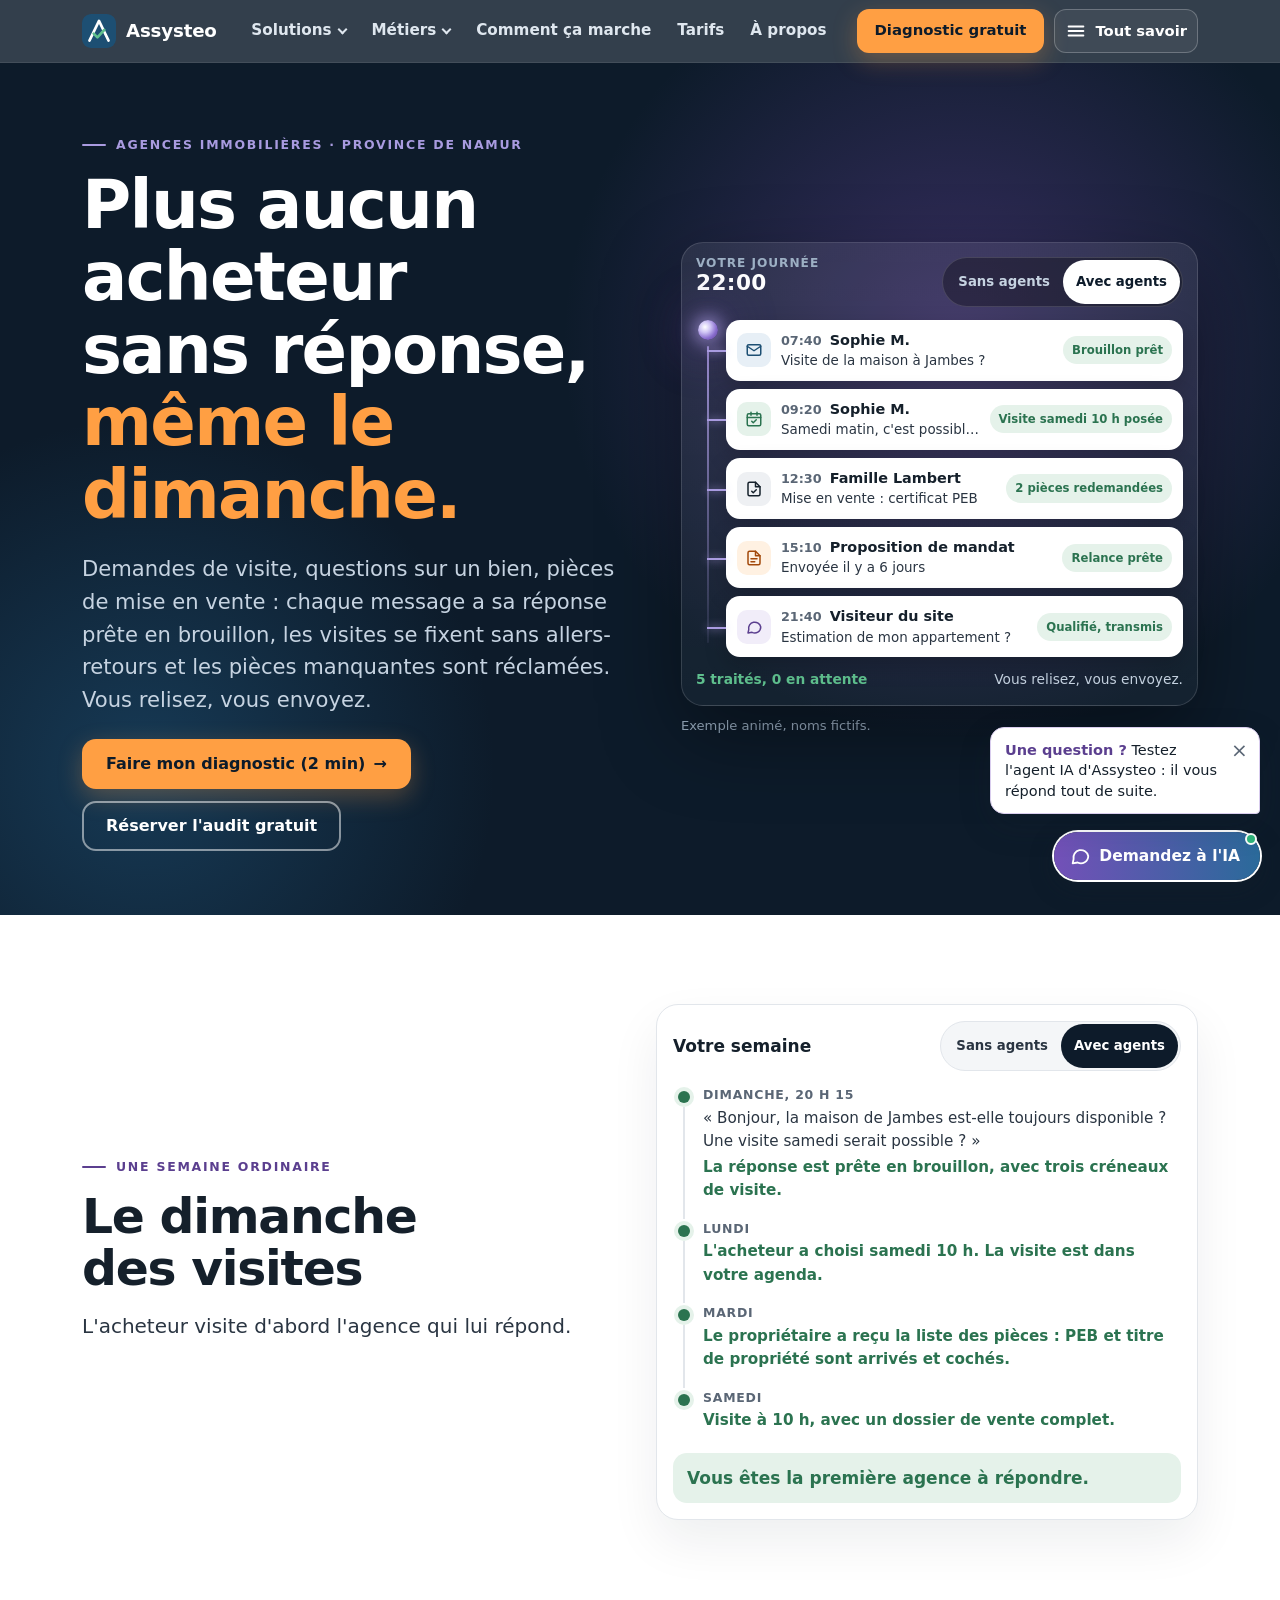
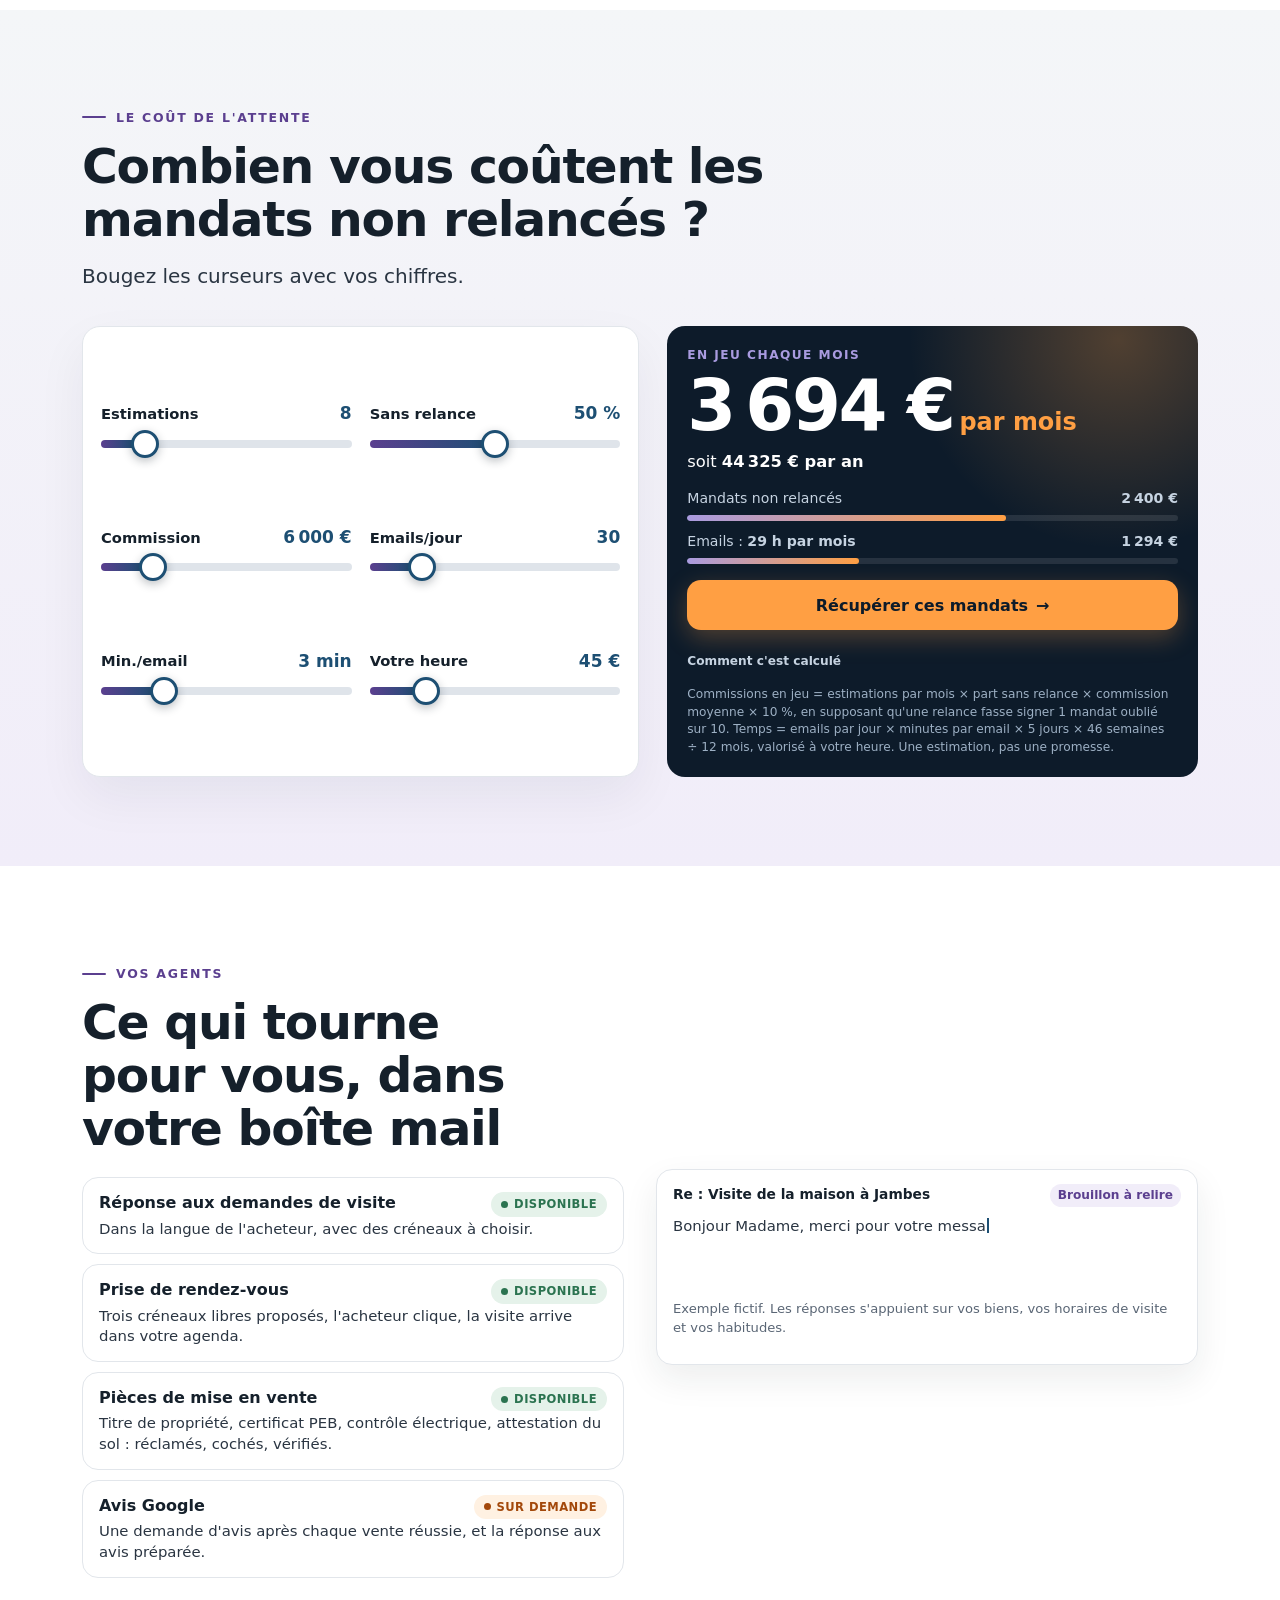
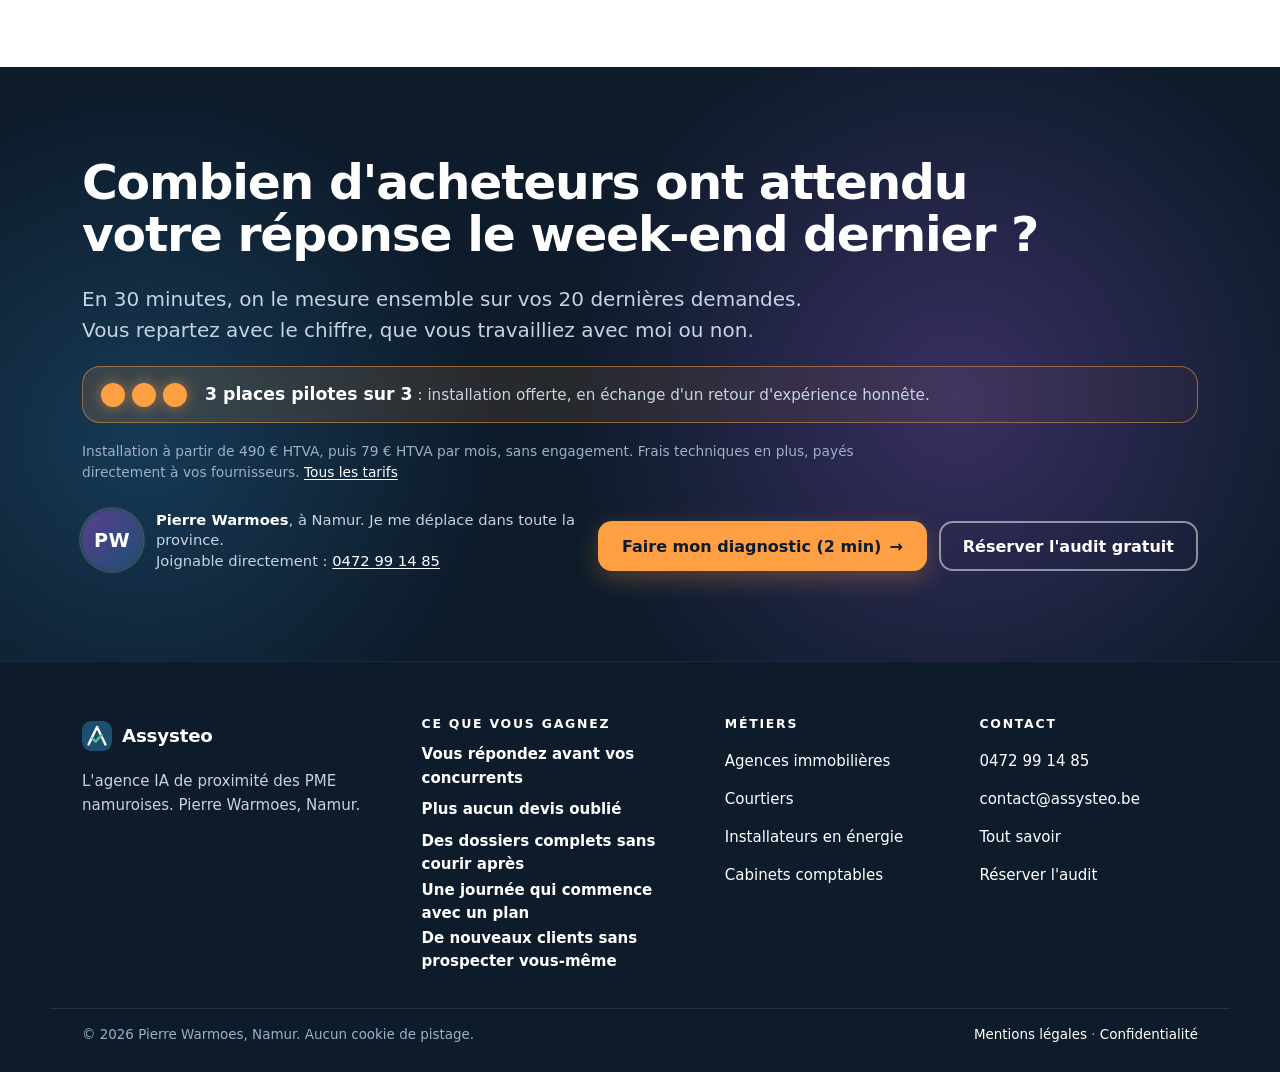
==== agences-immobilieres.html @ 741cb9d4 "Refonte : pages métier et pages légales Installateurs en énergie refaite, et trois nouvelles pages s" ====
<!DOCTYPE html>
<html lang="fr-BE">
<head>
<meta charset="utf-8">
<meta name="viewport" content="width=device-width, initial-scale=1">
<title>Agences immobilières à Namur : plus aucun acheteur sans réponse | Assysteo</title>
<meta name="description" content="Demandes de visite le soir et le week-end, pièces de vente à réunir, mandats à relancer : des agents IA préparent tout en brouillon dans votre boîte mail.">
<meta name="robots" content="index, follow">
<link rel="canonical" href="https://assysteo.be/agences-immobilieres.html">
<!-- Versions linguistiques à venir : décommenter quand les pages existent.
<link rel="alternate" hreflang="fr-BE" href="https://assysteo.be/agences-immobilieres.html">
<link rel="alternate" hreflang="nl-BE" href="https://assysteo.be/nl/agences-immobilieres.html">
-->
<meta name="theme-color" content="#0d1b2a">
<meta property="og:type" content="website">
<meta property="og:locale" content="fr_BE">
<meta property="og:site_name" content="Assysteo">
<meta property="og:title" content="Agences immobilières : plus aucun acheteur sans réponse">
<meta property="og:description" content="Réponse prête aux demandes de visite, créneaux proposés, pièces de vente réclamées et vérifiées. Pour les agences de la province de Namur.">
<meta property="og:url" content="https://assysteo.be/agences-immobilieres.html">
<meta property="og:image" content="https://assysteo.be/og-image.png">
<meta property="og:image:width" content="1200">
<meta property="og:image:height" content="630">
<meta name="twitter:card" content="summary_large_image">
<link rel="icon" href="/favicon.svg" type="image/svg+xml">
<link rel="icon" href="/favicon-32.png" sizes="32x32" type="image/png">
<link rel="apple-touch-icon" href="/apple-touch-icon.png">
<script>document.documentElement.classList.add('js')</script>
<link rel="stylesheet" href="/site.css?v=1">
<link rel="stylesheet" href="/chat.css?v=9">
<script type="application/ld+json">
{"@context":"https://schema.org","@graph":[{"@type":"Service","name":"Agents IA pour agences immobilières","serviceType":"Réponse aux demandes de visite, prise de rendez-vous, collecte et contrôle des pièces de vente","provider":{"@type":"ProfessionalService","@id":"https://assysteo.be/#entreprise","name":"Assysteo","url":"https://assysteo.be/","telephone":"+32 472 99 14 85"},"areaServed":{"@type":"AdministrativeArea","name":"Province de Namur"},"audience":{"@type":"BusinessAudience","audienceType":"Agences immobilières"},"offers":{"@type":"Offer","priceSpecification":[{"@type":"PriceSpecification","minPrice":"490","priceCurrency":"EUR","valueAddedTaxIncluded":false},{"@type":"UnitPriceSpecification","minPrice":"79","priceCurrency":"EUR","unitText":"mois","valueAddedTaxIncluded":false}]},"url":"https://assysteo.be/agences-immobilieres.html"},{"@type":"FAQPage","mainEntity":[
 {"@type":"Question","name":"Est-ce que l'assistant envoie des emails à ma place ?","acceptedAnswer":{"@type":"Answer","text":"Par défaut, non. Les réponses et les relances attendent dans vos brouillons : vous relisez et vous envoyez. L'envoi automatique ne s'active que si vous le demandez."}},
 {"@type":"Question","name":"Ça marche avec Outlook et mon logiciel immobilier ?","acceptedAnswer":{"@type":"Answer","text":"Oui pour la boîte mail : Gmail, Google Workspace, Outlook, Microsoft 365 et les boîtes compatibles IMAP. Votre logiciel immobilier reste votre outil : les agents travaillent à côté, dans la boîte mail. Une connexion à votre logiciel est possible sur demande."}},
 {"@type":"Question","name":"Et les demandes qui viennent des portails immobiliers ?","acceptedAnswer":{"@type":"Answer","text":"Elles arrivent par email : elles sont lues, triées et reçoivent leur réponse en brouillon, comme les autres."}},
 {"@type":"Question","name":"Et si l'acheteur écrit en néerlandais ?","acceptedAnswer":{"@type":"Answer","text":"La réponse suit la langue du message reçu : français, néerlandais ou anglais."}},
 {"@type":"Question","name":"Combien ça coûte ?","acceptedAnswer":{"@type":"Answer","text":"Installation à partir de 490 euros HTVA, maintenance à partir de 79 euros HTVA par mois, sans engagement. Les frais techniques (hébergement et IA, quelques euros à quelques dizaines d'euros par mois) sont payés directement par vous. Les trois entreprises du programme pilote ne paient pas l'installation."}},
 {"@type":"Question","name":"Où vont mes données ?","acceptedAnswer":{"@type":"Answer","text":"Votre instance est à votre nom, hébergée dans l'Union européenne. Vos emails restent dans votre boîte mail. Un contrat de sous-traitance RGPD vous est remis avant la mise en route."}}]},{"@type":"BreadcrumbList","itemListElement":[{"@type":"ListItem","position":1,"name":"Accueil","item":"https://assysteo.be/"},{"@type":"ListItem","position":2,"name":"Agences immobilières","item":"https://assysteo.be/agences-immobilieres.html"}]}]}
</script>
</head>
<body class="avec-barre">
<a class="saut" href="#contenu">Aller au contenu</a>

<header class="tete">
  <div class="wrap tete-in">
    <a class="marque" href="/" aria-label="Assysteo, accueil"><img src="/favicon.svg" alt="" width="34" height="34">Assysteo</a>
    <nav class="nav" aria-label="Navigation principale">
      <ul>
        <li class="deroule"><details><summary>Solutions</summary>
          <ul class="sous">
            <li><a href="/#trouver">Trouver des clients<small>Prospection locale, LinkedIn</small></a></li>
            <li><a href="/#repondre">Répondre plus vite<small>Emails, chat du site, rendez-vous</small></a></li>
            <li><a href="/#alleger">Alléger l'administratif<small>Relances, contrôle des documents</small></a></li>
            <li><a href="/#piloter">Piloter et faire grandir<small>Résumé du matin, infogérance</small></a></li>
          </ul></details></li>
        <li class="deroule"><details><summary>Métiers</summary>
          <ul class="sous">
            <li><a href="/agences-immobilieres.html" aria-current="page">Agences immobilières<small>Visites, pièces de vente, mandats</small></a></li>
            <li><a href="/courtiers.html">Courtiers crédit et assurance<small>Dossiers complets, pièces vérifiées</small></a></li>
            <li><a href="/installateurs-energie.html">Installateurs en énergie<small>Demandes de devis, relances</small></a></li>
            <li><a href="/comptables.html">Cabinets comptables<small>Pièces TVA, retardataires</small></a></li>
            <li><a href="/#diagnostic">Autre PME<small>Le diagnostic s'adapte à votre métier</small></a></li>
          </ul></details></li>
        <li><a href="/#info-methode">Comment ça marche</a></li>
        <li><a href="/#tarifs">Tarifs</a></li>
        <li><a href="/#info-pierre">À propos</a></li>
      </ul>
    </nav>
    <a class="btn btn-accent btn-petit tete-cta" href="/#diagnostic"><span class="long">Diagnostic gratuit</span><span class="court">Diagnostic</span></a>
    <a class="menu-btn" href="#infos" aria-controls="infos" aria-label="Tout savoir : questions, tarifs, données"><svg viewBox="0 0 24 24" aria-hidden="true"><path d="M4 7h16M4 12h16M4 17h16"/></svg><span class="txt">Tout savoir</span></a>
  </div>
</header>

<main id="contenu">

  <!-- 1. HERO : la promesse du métier et sa journée, sans ou avec agents -->
  <section class="hero sombre halo metier-hero" aria-labelledby="titre">
    <div class="wrap hero-grille">
      <div>
        <p class="surtitre">Agences immobilières · Province de Namur</p>
        <h1 id="titre">Plus aucun acheteur sans réponse, <span class="chaud">même le dimanche.</span></h1>
        <p class="hero-sous">Demandes de visite, questions sur un bien, pièces de mise en vente : chaque message a sa réponse prête en brouillon, les visites se fixent sans allers-retours et les pièces manquantes sont réclamées. Vous relisez, vous envoyez.</p>
        <div class="actions" data-cta-principal>
          <a class="btn btn-accent" href="/#diagnostic">Faire mon diagnostic (2 min) <span class="fl" aria-hidden="true">→</span></a>
          <a class="btn btn-contour btn-secondaire" href="https://n8n.assysteo.be/form/9b2f6c1e-4d7a-4e3b-8a51-3c0d2e7f9a64" data-cfg-href="URL_RESERVATION">Réserver l'audit gratuit</a>
        </div>
      </div>
      <figure class="journee" data-metier="immo" data-fixe>
        <div class="journee-carte">
          <div class="journee-tete">
            <p class="horloge" aria-hidden="true">Votre journée<b>22:00</b></p>
            <div class="bascule avec-js" role="group" aria-label="Comparer votre journée">
              <button type="button" data-mode="sans" aria-pressed="false">Sans agents</button>
              <button type="button" data-mode="avec" aria-pressed="true">Avec agents</button>
            </div>
          </div>
          <div class="flux-zone">
            <span class="noyau" aria-hidden="true"></span>
            <ol class="flux" aria-label="Ce qui arrive pendant la journée">
              <li class="ev traite" data-canal="email"><span class="ev-ico" aria-hidden="true"><svg viewBox="0 0 24 24"><rect x="3" y="5" width="18" height="14" rx="2"/><path d="m3 7 9 6 9-6"/></svg></span><div class="ev-corps"><p class="ev-ligne"><time>07:40</time><b>Sophie M.</b></p><p class="ev-objet">Visite de la maison à Jambes ?</p></div><span class="ev-etat">Brouillon prêt</span></li>
              <li class="ev traite" data-canal="rdv"><span class="ev-ico" aria-hidden="true"><svg viewBox="0 0 24 24"><rect x="3" y="5" width="18" height="16" rx="2"/><path d="M3 10h18M8 3v4M16 3v4"/><path d="m9 15 2 2 4-4"/></svg></span><div class="ev-corps"><p class="ev-ligne"><time>09:20</time><b>Sophie M.</b></p><p class="ev-objet">Samedi matin, c'est possible ?</p></div><span class="ev-etat">Visite samedi 10 h posée</span></li>
              <li class="ev traite" data-canal="doc"><span class="ev-ico" aria-hidden="true"><svg viewBox="0 0 24 24"><path d="M14 3H6a2 2 0 0 0-2 2v14a2 2 0 0 0 2 2h12a2 2 0 0 0 2-2V9z"/><path d="M14 3v6h6"/><path d="m9 15 2 2 4-4"/></svg></span><div class="ev-corps"><p class="ev-ligne"><time>12:30</time><b>Famille Lambert</b></p><p class="ev-objet">Mise en vente : certificat PEB</p></div><span class="ev-etat">2 pièces redemandées</span></li>
              <li class="ev traite" data-canal="devis"><span class="ev-ico" aria-hidden="true"><svg viewBox="0 0 24 24"><path d="M14 3H6a2 2 0 0 0-2 2v14a2 2 0 0 0 2 2h12a2 2 0 0 0 2-2V9z"/><path d="M14 3v6h6"/><path d="M8 13h8M8 17h5"/></svg></span><div class="ev-corps"><p class="ev-ligne"><time>15:10</time><b>Proposition de mandat</b></p><p class="ev-objet">Envoyée il y a 6 jours</p></div><span class="ev-etat">Relance prête</span></li>
              <li class="ev traite" data-canal="chat"><span class="ev-ico" aria-hidden="true"><svg viewBox="0 0 24 24"><path d="M21 12a8 8 0 0 1-11.6 7.1L4 20l1-4.6A8 8 0 1 1 21 12z"/></svg></span><div class="ev-corps"><p class="ev-ligne"><time>21:40</time><b>Visiteur du site</b></p><p class="ev-objet">Estimation de mon appartement ?</p></div><span class="ev-etat">Qualifié, transmis</span></li>
            </ol>
          </div>
          <p class="journee-bilan" aria-live="polite"><span class="vert">Tout est traité, en brouillon.</span><span>Vous relisez, vous envoyez.</span></p>
        </div>
        <figcaption class="legende">Exemple animé, noms fictifs.</figcaption>
      </figure>
    </div>
  </section>

  <!-- 2. LA SCÈNE : la demande du dimanche soir, sans ou avec agents -->
  <section class="bloc clair" id="scene" aria-labelledby="scene-titre">
    <div class="wrap deux">
      <div class="entete-bloc">
        <p class="surtitre">Une semaine ordinaire</p>
        <h2 id="scene-titre">Le dimanche des visites</h2>
        <p class="chapo">L'acheteur visite d'abord l'agence qui lui répond.</p>
      </div>
      <div class="scene" data-mode="avec">
        <div class="scene-tete"><p>Votre semaine</p>
          <div class="bascule avec-js" role="group" aria-label="Comparer votre semaine">
            <button type="button" data-mode="sans" aria-pressed="false">Sans agents</button>
            <button type="button" data-mode="avec" aria-pressed="true">Avec agents</button>
          </div>
        </div>
        <ol class="frise">
          <li><time>Dimanche, 20 h 15</time><p>« Bonjour, la maison de Jambes est-elle toujours disponible ? Une visite samedi serait possible ? »</p><p class="s-sans">Le message attend lundi.</p><p class="s-avec">La réponse est prête en brouillon, avec trois créneaux de visite.</p></li>
          <li><time>Lundi</time><p class="s-sans">Trois emails pour trouver un créneau qui convient.</p><p class="s-avec">L'acheteur a choisi samedi 10 h. La visite est dans votre agenda.</p></li>
          <li><time>Mardi</time><p class="s-sans">Le propriétaire n'a toujours pas envoyé le certificat PEB.</p><p class="s-avec">Le propriétaire a reçu la liste des pièces : PEB et titre de propriété sont arrivés et cochés.</p></li>
          <li><time>Samedi</time><p class="s-sans">L'acheteur a visité deux autres biens entre-temps.</p><p class="s-avec">Visite à 10 h, avec un dossier de vente complet.</p></li>
        </ol>
        <p class="scene-fin s-sans">L'acheteur s'est décidé ailleurs.</p>
        <p class="scene-fin s-avec">Vous êtes la première agence à répondre.</p>
      </div>
    </div>
  </section>

  <!-- 3. LE CALCUL : avec les chiffres d'un installateur -->
  <section class="bloc teinte" id="cout" aria-labelledby="cout-titre">
    <div class="wrap">
      <div class="entete-bloc">
        <p class="surtitre">Le coût de l'attente</p>
        <h2 id="cout-titre">Combien vous coûtent les mandats non relancés&nbsp;?</h2>
        <p class="chapo">Bougez les curseurs avec vos chiffres.</p>
      </div>
      <div class="calc-grille" data-calc>
        <form class="calc" aria-label="Vos chiffres" data-calc-form>
          <div class="curseur"><label for="c-devis" title="Estimations ou propositions de mandat envoyées par mois">Estimations</label><output for="c-devis" data-sortie="devis">8</output>
            <input type="range" id="c-devis" name="devis" min="0" max="60" step="1" value="8" data-unite=""></div>
          <div class="curseur"><label for="c-part" title="Part jamais relancée">Sans relance</label><output for="c-part" data-sortie="part">50 %</output>
            <input type="range" id="c-part" name="part" min="0" max="100" step="5" value="50" data-unite=" %"></div>
          <div class="curseur"><label for="c-valeur" title="Commission moyenne sur une vente">Commission</label><output for="c-valeur" data-sortie="valeur">6 000 €</output>
            <input type="range" id="c-valeur" name="valeur" min="1000" max="30000" step="500" value="6000" data-unite=" €"></div>
          <div class="curseur"><label for="c-emails">Emails/jour</label><output for="c-emails" data-sortie="emails">30</output>
            <input type="range" id="c-emails" name="emails" min="5" max="150" step="5" value="30" data-unite=""></div>
          <div class="curseur"><label for="c-minutes" title="Lire, répondre, classer">Min./email</label><output for="c-minutes" data-sortie="minutes">3 min</output>
            <input type="range" id="c-minutes" name="minutes" min="1" max="10" step="1" value="3" data-unite=" min"></div>
          <div class="curseur"><label for="c-taux">Votre heure</label><output for="c-taux" data-sortie="taux">45 €</output>
            <input type="range" id="c-taux" name="taux" min="20" max="150" step="5" value="45" data-unite=" €"></div>
        </form>
        <div class="resultat">
          <p class="res-label">En jeu chaque mois</p>
          <p class="res-gros"><span data-r="mois">3 694</span> €<small>par mois</small></p>
          <p class="res-an">soit <b><span data-r="an">44 325</span> € par an</b></p>
          <div class="res-lignes">
            <div class="res-ligne" data-barre="devis"><span>Mandats non relancés</span><b><span data-r="devis">2 400</span> €</b><i style="--w:65%"></i></div>
            <div class="res-ligne" data-barre="temps"><span>Emails : <b><span data-r="heures">29</span> h par mois</b></span><b><span data-r="temps">1 294</span> €</b><i style="--w:35%"></i></div>
          </div>
          <a class="btn btn-accent" href="/#diagnostic">Récupérer ces mandats <span class="fl" aria-hidden="true">→</span></a>
          <details class="formule" data-ouvert-bureau><summary>Comment c'est calculé</summary><p>Commissions en jeu = estimations par mois × part sans relance × commission moyenne × 10 %, en supposant qu'une relance fasse signer 1 mandat oublié sur 10. Temps = emails par jour × minutes par email × 5 jours × 46 semaines ÷ 12 mois, valorisé à votre heure. Une estimation, pas une promesse.</p></details>
          <p class="sr" aria-live="polite" data-annonce></p>
        </div>
      </div>
    </div>
  </section>

  <!-- 4. VOS AGENTS : ce qui tourne pour un installateur, et un vrai brouillon -->
  <section class="bloc clair" id="agents" aria-labelledby="agents-titre">
    <div class="wrap deux">
      <div>
        <p class="surtitre">Vos agents</p>
        <h2 id="agents-titre">Ce qui tourne pour vous, dans votre boîte mail</h2>
        <ul class="modules-metier">
          <li><a href="/#m-email"><b>Réponse aux demandes de visite</b><span class="badge dispo">Disponible</span><span class="d">Dans la langue de l'acheteur, avec des créneaux à choisir.</span></a></li>
          <li><a href="/#m-rdv"><b>Prise de rendez-vous</b><span class="badge dispo">Disponible</span><span class="d">Trois créneaux libres proposés, l'acheteur clique, la visite arrive dans votre agenda.</span></a></li>
          <li><a href="/#m-documents"><b>Pièces de mise en vente</b><span class="badge dispo">Disponible</span><span class="d">Titre de propriété, certificat PEB, contrôle électrique, attestation du sol : réclamés, cochés, vérifiés.</span></a></li>
          <li><a href="/#m-avis"><b>Avis Google</b><span class="badge demande">Sur demande</span><span class="d">Une demande d'avis après chaque vente réussie, et la réponse aux avis préparée.</span></a></li>
        </ul>
      </div>
      <div class="brouillon">
        <p class="v-titre">Re : Visite de la maison à Jambes <span class="v-tag vi">Brouillon à relire</span></p>
        <p class="tape">Bonjour Madame, merci pour votre message. La maison de Jambes est toujours disponible. Je vous propose une visite samedi à 10 h ou à 11 h. Quel horaire vous convient ?</p>
        <p class="note">Exemple fictif. Les réponses s'appuient sur vos biens, vos horaires de visite et vos habitudes.</p>
      </div>
    </div>
  </section>

  <!-- 5. PASSER À L'ACTION : places pilotes, prix, contact -->
  <section class="bloc sombre halo" id="commencer" aria-labelledby="fin-titre">
    <div class="wrap">
      <h2 id="fin-titre">Combien d'acheteurs ont attendu votre réponse le week-end dernier&nbsp;?</h2>
      <p class="chapo">En 30 minutes, on le mesure ensemble sur vos 20 dernières demandes. Vous repartez avec le chiffre, que vous travailliez avec moi ou non.</p>
      <div class="pilote" data-pilote style="margin-top:20px">
        <div class="places" aria-hidden="true"><i class="libre"></i><i class="libre"></i><i class="libre"></i></div>
        <p class="pilote-texte"><b>3 places pilotes sur 3</b> : installation offerte, en échange d'un retour d'expérience honnête.</p>
      </div>
      <p class="offres-notes">Installation à partir de <span data-prix="essentiel_installation">490</span> € HTVA, puis <span data-prix="essentiel_mois">79</span> € HTVA par mois, sans engagement. Frais techniques en plus, payés directement à vos fournisseurs. <a href="/#info-tarifs">Tous les tarifs</a></p>
      <p class="rappel-cout" id="rappel-cout" hidden>Selon votre calcul, ce qui attend vous coûte environ <b><span data-rappel>0</span> € par mois</b>. Chaque mois d'attente compte.</p>
      <div class="fin-grille">
        <div class="pierre">
          <span class="portrait" data-portrait aria-hidden="true">PW</span>
          <p><b>Pierre Warmoes</b>, à Namur. Je me déplace dans toute la province.<br>Joignable directement : <a href="tel:+32472991485">0472 99 14 85</a></p>
        </div>
        <div class="actions">
          <a class="btn btn-accent" href="/#diagnostic">Faire mon diagnostic (2 min) <span class="fl" aria-hidden="true">→</span></a>
          <a class="btn btn-contour btn-secondaire" href="https://n8n.assysteo.be/form/9b2f6c1e-4d7a-4e3b-8a51-3c0d2e7f9a64" data-cfg-href="URL_RESERVATION">Réserver l'audit gratuit</a>
        </div>
      </div>
    </div>
  </section>

</main>

<footer class="pied" data-pied>
  <div class="wrap pied-grille">
    <div class="pied-marque">
      <a class="marque" href="/"><img src="/favicon.svg" alt="" width="30" height="30">Assysteo</a>
      <p>L'agence IA de proximité des PME namuroises. Pierre Warmoes, Namur.</p>
    </div>
    <div class="pied-benefices">
      <p class="pied-titre">Ce que vous gagnez</p>
      <ul>
        <li><a href="/#repondre">Vous répondez avant vos concurrents</a></li>
        <li><a href="/#alleger">Plus aucun devis oublié</a></li>
        <li><a href="/#alleger">Des dossiers complets sans courir après</a></li>
        <li><a href="/#piloter">Une journée qui commence avec un plan</a></li>
        <li><a href="/#trouver">De nouveaux clients sans prospecter vous-même</a></li>
      </ul>
    </div>
    <div>
      <p class="pied-titre">Métiers</p>
      <ul>
        <li><a href="/agences-immobilieres.html">Agences immobilières</a></li>
        <li><a href="/courtiers.html">Courtiers</a></li>
        <li><a href="/installateurs-energie.html">Installateurs en énergie</a></li>
        <li><a href="/comptables.html">Cabinets comptables</a></li>
      </ul>
    </div>
    <div>
      <p class="pied-titre">Contact</p>
      <ul>
        <li><a href="tel:+32472991485">0472 99 14 85</a></li>
        <li><a href="mailto:contact@assysteo.be">contact@assysteo.be</a></li>
        <li class="hors-mobile"><a href="/#infos">Tout savoir</a></li>
        <li class="hors-mobile"><a href="https://n8n.assysteo.be/form/9b2f6c1e-4d7a-4e3b-8a51-3c0d2e7f9a64" data-cfg-href="URL_RESERVATION">Réserver l'audit</a></li>
      </ul>
    </div>
  </div>
  <div class="wrap pied-bas">
    <span>© 2026 Pierre Warmoes, Namur. Aucun cookie de pistage.</span>
    <span><a href="/mentions-legales.html">Mentions légales</a> · <a href="/confidentialite.html">Confidentialité</a></span>
  </div>
</footer>

<div class="barre-mobile" data-barre-mobile>
  <a class="btn btn-accent" href="/#diagnostic">Faire mon diagnostic</a>
  <a class="barre-ico" href="tel:+32472991485" aria-label="Appeler Pierre au 0472 99 14 85"><svg viewBox="0 0 24 24" aria-hidden="true"><path d="M22 16.9v3a2 2 0 0 1-2.2 2 19.8 19.8 0 0 1-8.6-3.1 19.5 19.5 0 0 1-6-6A19.8 19.8 0 0 1 2.1 4.2 2 2 0 0 1 4.1 2h3a2 2 0 0 1 2 1.7c.1 1 .4 1.9.7 2.8a2 2 0 0 1-.5 2.1L8 9.9a16 16 0 0 0 6 6l1.3-1.3a2 2 0 0 1 2.1-.4c.9.3 1.8.6 2.8.7a2 2 0 0 1 1.7 2z"/></svg></a>
  <button type="button" class="barre-ico avec-js" data-ouvrir-chat aria-label="Poser une question à l'assistant IA"><svg viewBox="0 0 24 24" aria-hidden="true"><path d="M21 12a8 8 0 0 1-11.6 7.1L4 20l1-4.6A8 8 0 1 1 21 12z"/></svg></button>
</div>

<!-- TOUT SAVOIR : questions propres au métier ; le reste renvoie au tiroir de l'accueil -->
<aside class="tiroir" id="infos" aria-labelledby="infos-titre">
  <div class="tiroir-panneau">
    <div class="tiroir-tete"><p class="tiroir-titre" id="infos-titre">Tout savoir</p><a class="tiroir-fermer" href="#ferme" aria-label="Fermer">×</a></div>
    <div class="tiroir-corps">
      <ul class="raccourcis">
        <li><a href="#info-faq">Questions des agences</a></li>
        <li><a href="/#info-methode">Comment ça marche</a></li>
        <li><a href="/#info-tarifs">Tarifs</a></li>
        <li><a href="/#info-donnees">Vos données</a></li>
        <li><a href="/#info-pierre">Qui est Pierre</a></li>
        <li><a href="#info-contact">Contact</a></li>
      </ul>

      <details class="info" id="info-faq" open>
        <summary><span class="info-ico" aria-hidden="true"><svg viewBox="0 0 24 24"><circle cx="12" cy="12" r="9"/><path d="M9.5 9a2.5 2.5 0 1 1 3.5 2.3c-.6.3-1 .9-1 1.6V14M12 17.5h.01"/></svg></span>Questions des agences</summary>
        <div class="info-corps">
          <details class="question"><summary>Est-ce que l'assistant envoie des emails à ma place&nbsp;?</summary><div><p>Par défaut, non. Les réponses et les relances attendent dans vos brouillons : vous relisez et vous envoyez. L'envoi automatique ne s'active que si vous le demandez.</p></div></details>
          <details class="question"><summary>Ça marche avec Outlook et mon logiciel immobilier&nbsp;?</summary><div><p>Oui pour la boîte mail : Gmail, Google Workspace, Outlook, Microsoft 365 et les boîtes compatibles IMAP. Votre logiciel immobilier reste votre outil : les agents travaillent à côté, dans la boîte mail. Une connexion à votre logiciel est possible sur demande.</p></div></details>
          <details class="question"><summary>Et les demandes qui viennent des portails immobiliers&nbsp;?</summary><div><p>Elles arrivent par email : elles sont lues, triées et reçoivent leur réponse en brouillon, comme les autres.</p></div></details>
          <details class="question"><summary>Et si l'acheteur écrit en néerlandais&nbsp;?</summary><div><p>La réponse suit la langue du message reçu : français, néerlandais ou anglais.</p></div></details>
          <details class="question"><summary>Combien ça coûte&nbsp;?</summary><div><p>Installation à partir de <span data-prix="essentiel_installation">490</span> € HTVA, maintenance à partir de <span data-prix="essentiel_mois">79</span> € HTVA par mois, sans engagement. Les frais techniques (hébergement et IA, quelques euros à quelques dizaines d'euros par mois) sont payés directement par vous. Les trois entreprises du programme pilote ne paient pas l'installation.</p></div></details>
          <details class="question"><summary>Où vont mes données&nbsp;?</summary><div><p>Votre instance est à votre nom, hébergée dans l'Union européenne. Vos emails restent dans votre boîte mail. Un contrat de sous-traitance RGPD vous est remis avant la mise en route. Détails dans la <a href="/confidentialite.html">politique de confidentialité</a>.</p></div></details>
        </div>
      </details>

      <details class="info" id="info-contact">
        <summary><span class="info-ico" aria-hidden="true"><svg viewBox="0 0 24 24"><path d="M21 12a8 8 0 0 1-11.6 7.1L4 20l1-4.6A8 8 0 1 1 21 12z"/></svg></span>Contact</summary>
        <div class="info-corps">
          <ul class="coord">
            <li><a href="tel:+32472991485">0472 99 14 85</a></li>
            <li><a href="mailto:contact@assysteo.be">contact@assysteo.be</a></li>
            <li>Toute la province de Namur, en visio ou sur place.</li>
          </ul>
          <p><a class="btn btn-accent" href="https://n8n.assysteo.be/form/9b2f6c1e-4d7a-4e3b-8a51-3c0d2e7f9a64" data-cfg-href="URL_RESERVATION">Réserver l'audit gratuit</a></p>
        </div>
      </details>

      <p class="note"><a href="/#infos">Toutes les réponses sur Assysteo</a> · <a href="/mentions-legales.html">Mentions légales</a> · <a href="/confidentialite.html">Confidentialité</a></p>
    </div>
  </div>
</aside>

<script src="/config.js?v=1" defer></script>
<script src="/anim.js?v=6" defer></script>
<script src="/chat.js?v=8" defer></script>
</body>
</html>
---- site.css ----
/* ═══════════════════════════════════════════════════════════════════════
   Assysteo : feuille commune à toutes les pages.
   Couleurs, tailles et rythmes sont des variables (contrastes AA vérifiés).
   Aucune police téléchargée, aucun service tiers.
   Tout le contenu reste visible sans JavaScript : les règles « .js … »
   ne s'appliquent que lorsque le script a démarré.
   ═══════════════════════════════════════════════════════════════════════ */

:root {
  /* Marque */
  --nuit: #0d1b2a;          /* sections sombres (blanc dessus : 17:1) */
  --nuit-2: #13283d;        /* cartes sur fond sombre */
  --marine: #1d4f73;        /* bleu du logo (blanc dessus : 8,7:1) */
  --marine-fonce: #153b57;
  --marine-doux: #e7eff6;
  --violet: #5b3f8f;        /* l'IA (blanc dessus : 8,2:1) */
  --violet-clair: #a99be0;  /* violet lisible sur sombre (7:1) */
  --violet-doux: #f1edf9;
  --vert: #5fc08e;          /* vert du logo, « traité », sur sombre (7,8:1) */
  --vert-fonce: #2b7350;    /* le même sur fond clair (5,7:1) */
  --vert-doux: #e5f2ea;
  --accent: #ff9f43;        /* couleur chaude : boutons d'action et urgence (texte nuit : 8,5:1) */
  --accent-vif: #ffb35c;
  --accent-fonce: #a3480a;  /* urgence en texte sur fond clair */
  --accent-doux: #fff1e2;
  /* Texte et fonds */
  --encre: #15202b;
  --texte: #2a3542;
  --gris: #5a6675;          /* texte secondaire (5,9:1 sur blanc) */
  --gris-clair: #c6d3e1;    /* texte secondaire sur sombre (11:1) */
  --gris-sombre: #9db0c4;   /* petites notes sur sombre (7,8:1) */
  --ligne: #e2e6eb;
  --bord-champ: #7b8794;    /* contour des champs (3,7:1) */
  --fond: #ffffff;
  --doux: #f4f6f8;
  /* Formes et mouvements */
  --rayon: 18px;
  --largeur: 1180px;
  --gouttiere: clamp(16px, 4.5vw, 32px);
  --ease: cubic-bezier(.2, .7, .2, 1);
  --rapide: .18s;
  --moyen: .32s;
  /* Alias lus par chat.css : ne pas supprimer */
  --ink: var(--encre); --text: var(--texte); --muted: var(--gris); --line: var(--ligne); --soft: var(--doux);
  --brand: var(--marine); --brand-dark: var(--marine-fonce); --brand-soft: var(--marine-doux);
  --amber: var(--accent-fonce); --amber-soft: var(--accent-doux); --ok: var(--vert-fonce); --ok-soft: var(--vert-doux);
  color-scheme: light;
}

/* ════════ 1. Base ════════ */
*, *::before, *::after { box-sizing: border-box; }
html { -webkit-text-size-adjust: 100%; scroll-behavior: smooth; scroll-padding-top: 72px; }
body {
  margin: 0; background: var(--fond); color: var(--texte);
  font-family: system-ui, -apple-system, "Segoe UI", Roboto, "Helvetica Neue", Arial, sans-serif;
  font-size: 17px; line-height: 1.55; overflow-wrap: break-word;
  -webkit-font-smoothing: antialiased; text-rendering: optimizeLegibility;
}
img, svg { max-width: 100%; height: auto; }
a { color: var(--marine); text-underline-offset: 2px; }
a:hover { color: var(--marine-fonce); }
h1, h2, h3 { color: var(--encre); font-weight: 800; line-height: 1.08; letter-spacing: -.025em; margin: 0 0 .45em; text-wrap: balance; }
h1 { font-size: clamp(2.3rem, 1.05rem + 5.4vw, 4.5rem); }
h2 { font-size: clamp(1.75rem, .95rem + 3.3vw, 3.05rem); }
h3 { font-size: 1.15rem; letter-spacing: -.01em; line-height: 1.25; }
p { margin: 0 0 1em; }
ul, ol { margin: 0 0 1em; padding-left: 1.2em; }
button, input, select, textarea { font: inherit; }
:focus-visible { outline: 3px solid var(--accent); outline-offset: 3px; border-radius: 6px; }
.wrap { max-width: var(--largeur); margin: 0 auto; padding-inline: var(--gouttiere); }
.sr { position: absolute !important; width: 1px; height: 1px; overflow: hidden; clip: rect(0 0 0 0); white-space: nowrap; }
.saut { position: absolute; left: -9999px; top: 0; z-index: 100; background: var(--accent); color: var(--nuit); padding: 10px 14px; font-weight: 800; }
.saut:focus { left: 8px; top: 8px; }
[hidden] { display: none !important; }
.js .sans-js { display: none !important; }
html:not(.js) .avec-js { display: none !important; }

/* ════════ 2. Boutons, pastilles, badges ════════ */
.btn {
  display: inline-flex; align-items: center; justify-content: center; gap: 8px;
  min-height: 50px; padding: 12px 22px; border-radius: 14px; border: 2px solid transparent;
  font-weight: 800; font-size: 1rem; line-height: 1.2; text-align: center; text-decoration: none; cursor: pointer;
  transition: transform var(--rapide) var(--ease), box-shadow var(--rapide), background var(--rapide), color var(--rapide), border-color var(--rapide);
}
.btn:active { transform: scale(.98); }
.btn .fl { display: inline-block; transition: transform var(--rapide) var(--ease); }
.btn:hover .fl { transform: translateX(4px); }
.btn-accent { background: var(--accent); color: var(--nuit); box-shadow: 0 8px 24px rgba(255, 159, 67, .28); }
.btn-accent:hover { background: var(--accent-vif); color: var(--nuit); transform: translateY(-2px); box-shadow: 0 14px 32px rgba(255, 159, 67, .38); }
.btn-contour { background: transparent; color: var(--marine); border-color: currentColor; }
.btn-contour:hover { background: var(--marine-doux); color: var(--marine-fonce); }
.sombre .btn-contour { color: #fff; border-color: rgba(255, 255, 255, .5); }
.sombre .btn-contour:hover { background: rgba(255, 255, 255, .1); color: #fff; border-color: #fff; }
.btn-nuit { background: var(--nuit); color: #fff; }
.btn-nuit:hover { background: var(--marine-fonce); color: #fff; transform: translateY(-2px); }
.btn-petit { min-height: 44px; padding: 8px 16px; font-size: .93rem; border-radius: 12px; }
.actions { display: flex; flex-wrap: wrap; gap: 12px; margin: 26px 0 0; }
@media (max-width: 480px) { .actions .btn { width: 100%; } }

.pastille {
  display: inline-flex; align-items: center; gap: 8px; flex: none;
  min-height: 44px; padding: 8px 16px; border-radius: 999px; cursor: pointer; white-space: nowrap;
  border: 1px solid rgba(255, 255, 255, .24); background: rgba(255, 255, 255, .05); color: #e6edf4;
  font-weight: 700; font-size: .92rem;
  transition: background var(--rapide), border-color var(--rapide), color var(--rapide), transform var(--rapide) var(--ease);
}
.pastille:hover { border-color: rgba(255, 255, 255, .55); transform: translateY(-1px); }
.pastille[aria-pressed="true"] { background: #fff; color: var(--nuit); border-color: #fff; }
.clair .pastille, .pastille.claire { border-color: var(--ligne); background: #fff; color: var(--texte); }
.clair .pastille:hover, .pastille.claire:hover { border-color: var(--marine); color: var(--marine); }
.clair .pastille[aria-pressed="true"], .pastille.claire[aria-pressed="true"] { background: var(--marine); border-color: var(--marine); color: #fff; }
.defile { position: relative; display: flex; gap: 8px; overflow-x: auto; scrollbar-width: none; -webkit-overflow-scrolling: touch; padding: 2px; }
.defile::-webkit-scrollbar { display: none; }

.badge {
  display: inline-flex; align-items: center; gap: 6px; padding: 4px 10px; border-radius: 999px; white-space: nowrap;
  font-size: .72rem; font-weight: 800; letter-spacing: .04em; text-transform: uppercase;
}
.badge::before { content: ""; width: 7px; height: 7px; border-radius: 50%; background: currentColor; }
.badge.dispo { background: var(--vert-doux); color: var(--vert-fonce); }
.badge.demande { background: var(--accent-doux); color: var(--accent-fonce); }

.surtitre {
  display: inline-flex; align-items: center; gap: 10px; margin: 0 0 14px;
  font-size: .78rem; font-weight: 800; letter-spacing: .14em; text-transform: uppercase; color: var(--violet);
}
.surtitre::before { content: ""; width: 24px; height: 2px; border-radius: 2px; background: currentColor; }
.sombre .surtitre { color: var(--violet-clair); }
.chapo { font-size: clamp(1.04rem, .98rem + .45vw, 1.25rem); max-width: 36em; color: var(--texte); margin: 0; }
.sombre .chapo { color: var(--gris-clair); }
.note { font-size: .82rem; color: var(--gris); line-height: 1.45; }
.sombre .note { color: var(--gris-sombre); }

/* ════════ 3. Sections ════════ */
.bloc { position: relative; padding: clamp(40px, 7vw, 96px) 0; }
.sombre { background: var(--nuit); color: var(--gris-clair); }
.sombre :where(h1, h2, h3) { color: #fff; }
.sombre :where(b, strong) { color: #fff; }
.sombre a:not(.btn) { color: #fff; }
.teinte { background: linear-gradient(180deg, var(--doux) 0%, var(--violet-doux) 100%); }
.entete-bloc { max-width: 44em; margin-bottom: clamp(18px, 3vw, 34px); }
.entete-bloc h2 { margin-bottom: .3em; }
/* Halo lumineux des sections sombres */
.halo { position: relative; overflow: hidden; isolation: isolate; }
.halo::before {
  content: ""; position: absolute; inset: -20% -10% auto auto; width: min(900px, 120vw); aspect-ratio: 1; z-index: -1; pointer-events: none;
  background: radial-gradient(circle, rgba(91, 63, 143, .55) 0%, rgba(91, 63, 143, 0) 62%);
}
.halo::after {
  content: ""; position: absolute; inset: auto auto -30% -20%; width: min(800px, 110vw); aspect-ratio: 1; z-index: -1; pointer-events: none;
  background: radial-gradient(circle, rgba(29, 79, 115, .6) 0%, rgba(29, 79, 115, 0) 62%);
}

/* ════════ 4. En-tête commun ════════ */
.tete { position: sticky; top: 0; z-index: 50; background: rgba(13, 27, 42, .96); color: #fff; border-bottom: 1px solid rgba(255, 255, 255, .08); }
@supports ((backdrop-filter: blur(8px)) or (-webkit-backdrop-filter: blur(8px))) {
  .tete { background: rgba(13, 27, 42, .84); -webkit-backdrop-filter: saturate(1.4) blur(12px); backdrop-filter: saturate(1.4) blur(12px); }
}
.tete-in { display: flex; align-items: center; gap: 10px; min-height: 62px; }
.marque { display: inline-flex; align-items: center; gap: 10px; min-height: 44px; margin-right: auto; color: #fff; text-decoration: none; font-weight: 800; font-size: 1.14rem; letter-spacing: -.01em; }
.marque img { flex: none; border-radius: 9px; }
.marque:hover { color: #fff; }
.nav { display: none; }
.nav > ul { display: flex; align-items: center; gap: 2px; list-style: none; margin: 0; padding: 0; }
.nav a, .nav summary {
  display: flex; align-items: center; gap: 7px; min-height: 44px; padding: 0 12px; border-radius: 10px; cursor: pointer;
  color: #dfe7ef; text-decoration: none; font-size: .95rem; font-weight: 650; list-style: none;
  transition: background var(--rapide), color var(--rapide);
}
.nav summary::-webkit-details-marker { display: none; }
.nav summary::after { content: ""; width: 7px; height: 7px; margin-top: -3px; border-right: 2px solid currentColor; border-bottom: 2px solid currentColor; transform: rotate(45deg); transition: transform var(--rapide); }
.nav details[open] > summary::after { transform: rotate(-135deg); margin-top: 3px; }
.nav a:hover, .nav summary:hover, .nav details[open] > summary { background: rgba(255, 255, 255, .09); color: #fff; }
.deroule { position: relative; }
.sous {
  position: absolute; top: calc(100% + 10px); left: -8px; z-index: 5; min-width: 300px; margin: 0; padding: 8px; list-style: none;
  background: #fff; border-radius: 16px; box-shadow: 0 24px 60px rgba(13, 27, 42, .35); animation: apparait .2s var(--ease);
}
.nav .sous a { flex-direction: column; align-items: flex-start; justify-content: center; gap: 1px; min-height: 52px; padding: 8px 12px; color: var(--encre); font-weight: 750; }
.nav .sous a:hover { background: var(--doux); color: var(--marine); }
.sous small { color: var(--gris); font-weight: 450; font-size: .83rem; }
.tete-cta .court { display: none; }
@media (max-width: 400px) { .tete-cta .long { display: none; } .tete-cta .court { display: inline; } .tete-in { gap: 8px; } .marque { font-size: 1.05rem; } }
.menu-btn {
  display: inline-flex; align-items: center; justify-content: center; gap: 8px; flex: none; min-width: 44px; height: 44px; padding: 0 10px;
  border-radius: 12px; border: 1px solid rgba(255, 255, 255, .24); background: rgba(255, 255, 255, .06); color: #fff; text-decoration: none; cursor: pointer; font-weight: 700; font-size: .92rem;
  transition: background var(--rapide);
}
.menu-btn:hover { background: rgba(255, 255, 255, .15); color: #fff; }
.menu-btn svg { width: 22px; height: 22px; fill: none; stroke: currentColor; stroke-width: 2.2; stroke-linecap: round; }
.menu-btn .txt { display: none; }
@media (min-width: 1040px) {
  .nav { display: block; margin-right: 8px; }
  .menu-btn .txt { display: inline; }
}

/* ════════ 5. Tiroir « Tout savoir » (réponses aux questions) ════════
   Sans JavaScript : il s'ouvre par l'ancre #infos (ou une ancre qu'il contient). */
.tiroir { display: none; position: fixed; inset: 0; z-index: 90; background: rgba(6, 13, 21, .62); }
.tiroir:target, .tiroir:has(:target) { display: block; }
/* Avec JavaScript, seul le script l'ouvre et le ferme (l'ancre ne suffit plus à le garder ouvert) */
.js .tiroir:not(.ouvert) { display: none; }
.js .tiroir.ouvert { display: block; }
html.tiroir-ouvert { overflow: hidden; }
.tiroir-panneau {
  position: absolute; top: 0; right: 0; bottom: 0; width: min(540px, 100%); overflow-y: auto; overscroll-behavior: contain;
  background: var(--fond); box-shadow: -24px 0 60px rgba(0, 0, 0, .35); animation: glisse var(--moyen) var(--ease);
}
.tiroir-tete { position: sticky; top: 0; z-index: 2; display: flex; align-items: center; gap: 12px; padding: 9px 12px 9px 20px; background: var(--nuit); color: #fff; }
.tiroir-titre { margin: 0 auto 0 0; font-weight: 800; font-size: 1.12rem; color: #fff; }
.tiroir-fermer { display: inline-grid; place-items: center; width: 44px; height: 44px; border-radius: 12px; border: 0; background: rgba(255, 255, 255, .1); color: #fff; font-size: 1.7rem; line-height: 1; text-decoration: none; cursor: pointer; }
.tiroir-fermer:hover { background: rgba(255, 255, 255, .2); color: #fff; }
.tiroir-corps { padding: 16px 16px 48px; }
.raccourcis { display: flex; flex-wrap: wrap; gap: 8px; margin: 0 0 16px; padding: 0; list-style: none; }
.raccourcis a { display: inline-flex; align-items: center; min-height: 40px; padding: 6px 13px; border-radius: 999px; background: var(--doux); color: var(--encre); font-weight: 700; font-size: .88rem; text-decoration: none; }
.raccourcis a:hover { background: var(--marine-doux); color: var(--marine); }
.info { margin: 0 0 10px; border: 1px solid var(--ligne); border-radius: 16px; background: #fff; scroll-margin-top: 72px; }
.info > summary {
  position: relative; display: flex; align-items: center; gap: 12px; min-height: 60px; padding: 10px 52px 10px 14px;
  list-style: none; cursor: pointer; font-weight: 800; font-size: 1.04rem; color: var(--encre);
}
.info > summary::-webkit-details-marker { display: none; }
.info > summary::after { content: "+"; position: absolute; right: 18px; top: 50%; transform: translateY(-50%); font-size: 1.6rem; font-weight: 400; color: var(--marine); }
.info[open] > summary::after { content: "\2212"; }
.info[open] { border-color: #c9d6e3; box-shadow: 0 10px 30px rgba(21, 32, 43, .06); }
.info-ico { flex: none; display: grid; place-items: center; width: 38px; height: 38px; border-radius: 12px; background: var(--marine-doux); }
.info-ico svg { width: 20px; height: 20px; fill: none; stroke: var(--marine); stroke-width: 2; stroke-linecap: round; stroke-linejoin: round; }
.info-corps { padding: 0 16px 16px; font-size: .97rem; }
.info-corps > :last-child { margin-bottom: 0; }
.info-corps h3 { font-size: 1rem; margin: 1.1em 0 .4em; }
.question { border-top: 1px solid var(--ligne); }
.question > summary { position: relative; display: flex; align-items: center; min-height: 52px; padding: 10px 36px 10px 0; list-style: none; cursor: pointer; font-weight: 700; color: var(--encre); }
.question > summary::-webkit-details-marker { display: none; }
.question > summary::after { content: "+"; position: absolute; right: 4px; top: 50%; transform: translateY(-50%); font-size: 1.35rem; color: var(--marine); }
.question[open] > summary::after { content: "\2212"; }
.question > div { padding: 0 0 14px; }
.question > div > :last-child { margin-bottom: 0; }
.liste-coches { list-style: none; padding: 0; margin: 0 0 1em; display: grid; gap: 8px; }
.liste-coches li { position: relative; padding-left: 28px; }
.liste-coches li::before { content: ""; position: absolute; left: 4px; top: .45em; width: 12px; height: 7px; border-left: 2.5px solid var(--vert-fonce); border-bottom: 2.5px solid var(--vert-fonce); transform: rotate(-45deg); }
.sombre .liste-coches li::before { border-color: var(--vert); }
.etapes-liste { list-style: none; padding: 0; margin: 0 0 1em; counter-reset: e; display: grid; gap: 12px; }
.etapes-liste li { counter-increment: e; position: relative; padding-left: 46px; min-height: 34px; }
.etapes-liste li::before { content: counter(e); position: absolute; left: 0; top: 0; display: grid; place-items: center; width: 34px; height: 34px; border-radius: 50%; background: var(--violet); color: #fff; font-weight: 800; }
.etapes-liste b { display: block; color: var(--encre); }
.cartes-metiers { display: grid; gap: 8px; margin: 0 0 1em; padding: 0; list-style: none; }
.cartes-metiers a { display: block; padding: 12px 14px; border-radius: 14px; background: var(--doux); color: var(--texte); text-decoration: none; }
.cartes-metiers a:hover { background: var(--marine-doux); }
.cartes-metiers b { display: block; color: var(--encre); }
.coord { list-style: none; padding: 0; margin: 0 0 1em; display: grid; gap: 4px; }
.coord a { display: inline-flex; align-items: center; min-height: 44px; font-weight: 700; }

/* ════════ 6. Pied de page ════════ */
.pied { background: var(--nuit); color: var(--gris-clair); padding: 52px 0 26px; font-size: .94rem; border-top: 1px solid rgba(255, 255, 255, .06); }
.pied a { color: #fff; text-decoration: none; }
.pied a:hover { text-decoration: underline; color: #fff; }
.pied-grille { display: grid; grid-template-columns: 1.25fr 1.1fr .9fr .9fr; gap: 36px; }
.pied-titre { margin: 0 0 10px; color: #fff; font-weight: 800; font-size: .78rem; letter-spacing: .14em; text-transform: uppercase; }
.pied ul { list-style: none; margin: 0; padding: 0; display: grid; gap: 2px; }
.pied li a { display: inline-flex; align-items: center; min-height: 36px; }
.pied-marque p { margin: 12px 0 0; max-width: 22em; }
.pied-benefices a { font-weight: 650; }
.pied-bas { display: flex; flex-wrap: wrap; justify-content: space-between; gap: 6px 18px; margin-top: 34px; padding-top: 16px; border-top: 1px solid rgba(255, 255, 255, .1); font-size: .84rem; color: var(--gris-sombre); }
@media (max-width: 900px) { .pied-grille { grid-template-columns: 1fr 1fr; gap: 22px 18px; } .pied-marque { grid-column: 1 / -1; } }
@media (max-width: 640px) {
  .pied { padding: 30px 0 18px; }
  .pied-benefices { display: none; }
  .pied li a { min-height: 44px; }
  .pied-marque p { margin-top: 6px; }
  .pied-bas { margin-top: 18px; }
}

/* ════════ 7. Barre d'action collante (téléphone) ════════ */
.barre-mobile { display: none; }
@media (max-width: 640px) {
  .barre-mobile {
    display: flex; align-items: center; gap: 8px; position: fixed; left: 0; right: 0; bottom: 0; z-index: 55;
    padding: 9px 12px calc(9px + env(safe-area-inset-bottom)); background: rgba(13, 27, 42, .97); border-top: 1px solid rgba(255, 255, 255, .12);
    transition: transform var(--moyen) var(--ease);
  }
  .barre-mobile .btn { flex: 1; min-height: 48px; padding: 10px 12px; }
  .barre-ico { flex: none; display: inline-grid; place-items: center; width: 48px; height: 48px; border-radius: 13px; border: 1px solid rgba(255, 255, 255, .22); background: rgba(255, 255, 255, .07); color: #fff; cursor: pointer; text-decoration: none; }
  .barre-ico svg { width: 22px; height: 22px; fill: none; stroke: currentColor; stroke-width: 2; stroke-linecap: round; stroke-linejoin: round; }
  .barre-ico:hover { color: #fff; background: rgba(255, 255, 255, .15); }
  .js .barre-mobile.cachee { transform: translateY(115%); }
  /* La bulle de chat est remplacée par le bouton de la barre ; son invitation se place au-dessus. */
  .ac-bouton { display: none !important; }
  .ac-invitation { bottom: 80px !important; }
}

/* ════════ 8. Accueil : hero et journée animée ════════ */
.hero { padding: clamp(26px, 5vw, 76px) 0 0; }
.hero-grille { display: grid; gap: 26px; align-items: center; }
.hero h1 { color: #fff; margin-bottom: .32em; font-size: clamp(2.3rem, 1.05rem + 4.6vw, 4.2rem); }
.hero h1 .chaud { color: var(--accent); }
.hero-sous { font-size: clamp(1.05rem, .97rem + .55vw, 1.32rem); color: var(--gris-clair); max-width: 31em; margin: 0; }
.hero .actions { margin-top: 22px; }
@media (min-width: 960px) { .hero-grille { grid-template-columns: 1.05fr 1fr; gap: 56px; } .hero { padding-bottom: 8px; } .journee-metiers { flex-wrap: wrap; overflow: visible; } }
.confiance {
  list-style: none; margin: clamp(22px, 4vw, 44px) auto 0; padding: 15px var(--gouttiere) 18px; max-width: var(--largeur);
  display: flex; flex-wrap: wrap; justify-content: center; gap: 10px 26px; border-top: 1px solid rgba(255, 255, 255, .09);
}
.confiance li { display: inline-flex; align-items: center; gap: 8px; color: #e1e8f0; font-size: .9rem; font-weight: 650; white-space: nowrap; }
.confiance svg { width: 18px; height: 18px; flex: none; fill: none; stroke: var(--vert); stroke-width: 2.4; stroke-linecap: round; stroke-linejoin: round; }
@media (max-width: 640px) {
  .confiance { flex-wrap: nowrap; justify-content: flex-start; overflow-x: auto; scrollbar-width: none; gap: 20px; margin-top: 18px; padding-block: 12px 14px;
    -webkit-mask-image: linear-gradient(90deg, #000 82%, transparent); mask-image: linear-gradient(90deg, #000 82%, transparent); }
  .confiance::-webkit-scrollbar { display: none; }
}

.journee { margin: 0; min-width: 0; }
.journee-metiers { margin: 0 -2px 10px; }
.journee-carte {
  position: relative; border-radius: 22px; padding: 14px; border: 1px solid rgba(255, 255, 255, .14);
  background: linear-gradient(180deg, rgba(255, 255, 255, .08), rgba(255, 255, 255, .03)); box-shadow: 0 30px 80px rgba(0, 0, 0, .38);
}
.journee-tete { display: flex; align-items: center; justify-content: space-between; gap: 10px; margin-bottom: 12px; }
.horloge { display: flex; flex-direction: column; line-height: 1.15; color: var(--gris-sombre); font-size: .76rem; font-weight: 700; text-transform: uppercase; letter-spacing: .08em; }
.horloge b { color: #fff; font-size: 1.35rem; letter-spacing: .02em; font-variant-numeric: tabular-nums; text-transform: none; }
.bascule { display: inline-flex; flex: none; padding: 2px; border-radius: 999px; background: rgba(0, 0, 0, .32); border: 1px solid rgba(255, 255, 255, .14); }
.bascule button { min-height: 44px; padding: 6px 13px; border: 0; border-radius: 999px; background: none; color: var(--gris-clair); font-weight: 800; font-size: .83rem; cursor: pointer; transition: background var(--rapide), color var(--rapide); }
.bascule button:hover { color: #fff; }
.bascule button[aria-pressed="true"] { background: #fff; color: var(--nuit); }
.bascule button[data-mode="sans"][aria-pressed="true"] { background: var(--accent); color: var(--nuit); }
.clair .bascule { background: var(--doux); border-color: var(--ligne); }
.clair .bascule button { color: var(--texte); }
.clair .bascule button[aria-pressed="true"] { background: var(--nuit); color: #fff; }
.clair .bascule button[data-mode="sans"][aria-pressed="true"] { background: var(--accent); color: var(--nuit); }

.flux-zone { position: relative; padding-left: 30px; }
.flux-zone::before { content: ""; position: absolute; left: 11px; top: 26px; bottom: 14px; width: 2px; border-radius: 2px; background: linear-gradient(180deg, rgba(169, 155, 224, .9), rgba(169, 155, 224, .1)); }
.noyau {
  position: absolute; left: 2px; top: 0; width: 20px; height: 20px; border-radius: 50%;
  background: radial-gradient(circle at 35% 35%, #fff 0, #cfc5f5 30%, #8b6fd1 62%, #5b3f8f 100%);
  box-shadow: 0 0 16px 5px rgba(169, 155, 224, .6), 0 0 46px 14px rgba(91, 63, 143, .45);
  animation: respire 2.8s ease-in-out infinite;
}
.journee.travaille .noyau { animation-duration: .9s; }
.mode-sans .noyau { filter: grayscale(1) brightness(.6); box-shadow: none; animation: none; }
.mode-sans .flux-zone::before { background: rgba(255, 255, 255, .12); }
.flux { list-style: none; margin: 0; padding: 0; display: grid; gap: 8px; }
.ev {
  position: relative; display: grid; grid-template-columns: 34px minmax(0, 1fr) auto; align-items: center; gap: 4px 10px;
  padding: 9px 11px; border-radius: 14px; background: #fff; color: var(--texte); box-shadow: 0 8px 22px rgba(0, 0, 0, .2);
  transition: transform var(--moyen) var(--ease), box-shadow var(--moyen), opacity var(--moyen);
}
.ev::before { content: ""; position: absolute; left: -19px; top: 50%; width: 19px; height: 2px; background: rgba(169, 155, 224, .22); transition: background var(--moyen), box-shadow var(--moyen); }
.ev.traite::before { background: var(--violet-clair); box-shadow: 0 0 8px var(--violet-clair); }
.ev.en-cours { box-shadow: 0 0 0 2px var(--violet-clair), 0 10px 30px rgba(91, 63, 143, .5); }
.ev-ico { display: grid; place-items: center; width: 34px; height: 34px; border-radius: 10px; background: var(--marine-doux); color: var(--marine); }
.ev-ico svg { width: 18px; height: 18px; fill: none; stroke: currentColor; stroke-width: 2; stroke-linecap: round; stroke-linejoin: round; }
.ev[data-canal="chat"] .ev-ico { background: var(--violet-doux); color: var(--violet); }
.ev[data-canal="devis"] .ev-ico, .ev[data-canal="facture"] .ev-ico { background: var(--accent-doux); color: var(--accent-fonce); }
.ev[data-canal="rdv"] .ev-ico { background: var(--vert-doux); color: var(--vert-fonce); }
.ev[data-canal="doc"] .ev-ico { background: #eef0f3; color: var(--encre); }
.ev-corps { min-width: 0; }
.ev-ligne { display: flex; align-items: baseline; gap: 8px; margin: 0; font-size: .8rem; color: var(--gris); }
.ev-ligne b { min-width: 0; overflow: hidden; text-overflow: ellipsis; white-space: nowrap; color: var(--encre); font-size: .9rem; }
.ev-ligne time { flex: none; font-variant-numeric: tabular-nums; font-weight: 700; }
.ev-objet { margin: 0; font-size: .84rem; color: var(--texte); white-space: nowrap; overflow: hidden; text-overflow: ellipsis; }
.ev-etat { justify-self: end; padding: 5px 9px; border-radius: 999px; white-space: nowrap; font-size: .73rem; font-weight: 800; background: var(--vert-doux); color: var(--vert-fonce); }
.ev.attente .ev-etat { background: var(--accent-doux); color: var(--accent-fonce); }
.js .ev.vide .ev-etat { visibility: hidden; }
.ev.pop .ev-etat { animation: pop .35s cubic-bezier(.3, 1.6, .5, 1) both; }
.ev.arrive { animation: arrive .45s var(--ease) both; }
/* Le désordre : sans agents, les demandes s'empilent de travers */
.mode-sans .ev, .ev.desordre { transform: translateX(var(--dx, 0)) rotate(var(--r, 0deg)); }
.ev:nth-child(1) { --r: -2.2deg; --dx: 8px; } .ev:nth-child(2) { --r: 1.8deg; --dx: -6px; } .ev:nth-child(3) { --r: -1.2deg; --dx: 14px; }
.ev:nth-child(4) { --r: 2.4deg; --dx: 2px; } .ev:nth-child(5) { --r: -1.8deg; --dx: -4px; }
.journee-bilan { display: flex; justify-content: space-between; gap: 10px; margin: 12px 0 0; font-size: .86rem; color: var(--gris-clair); }
.journee-bilan .rouge { color: var(--accent); font-weight: 800; }
.journee-bilan .vert { color: var(--vert); font-weight: 800; }
.legende { margin: 10px 0 0; font-size: .82rem; color: var(--gris-sombre); }
.legende a { color: #fff; font-weight: 700; }
@media (max-width: 640px) {
  .flux .ev:nth-child(n+5) { display: none; }
  .ev { grid-template-columns: 32px minmax(0, 1fr); padding: 8px 10px; }
  .ev-etat { grid-column: 2; justify-self: start; padding: 3px 8px; font-size: .7rem; }
  .ev-ico { width: 32px; height: 32px; grid-row: span 2; align-self: start; }
  .journee-carte { padding: 12px; border-radius: 18px; }
}

/* ════════ 9. Calculateur ════════ */
.calc-grille { display: grid; gap: 18px; }
@media (min-width: 960px) { .calc-grille { grid-template-columns: 1.05fr 1fr; gap: 28px; align-items: stretch; } }
.calc { display: grid; grid-template-columns: repeat(2, minmax(0, 1fr)); gap: 2px 18px; align-content: space-evenly; margin: 0; padding: 16px 18px 10px; border: 1px solid var(--ligne); border-radius: var(--rayon); background: #fff; box-shadow: 0 20px 50px rgba(21, 32, 43, .06); }
.curseur { display: grid; grid-template-columns: minmax(0, 1fr) auto; align-items: center; align-content: center; gap: 0 12px; padding: 4px 0; }
.curseur label { font-size: .92rem; font-weight: 650; color: var(--encre); line-height: 1.3; white-space: nowrap; overflow: hidden; text-overflow: ellipsis; }
.curseur output { min-width: 4.5ch; text-align: right; font-weight: 800; font-variant-numeric: tabular-nums; color: var(--marine); }
.curseur input { grid-column: 1 / -1; }
input[type="range"] { -webkit-appearance: none; appearance: none; width: 100%; height: 34px; margin: 0; background: transparent; cursor: pointer; touch-action: pan-y; }
input[type="range"]::-webkit-slider-runnable-track { height: 8px; border-radius: 99px; background: linear-gradient(90deg, var(--violet), var(--marine) var(--p, 50%), #dfe4ea var(--p, 50%)); }
input[type="range"]::-moz-range-track { height: 8px; border-radius: 99px; background: linear-gradient(90deg, var(--violet), var(--marine) var(--p, 50%), #dfe4ea var(--p, 50%)); }
input[type="range"]::-webkit-slider-thumb { -webkit-appearance: none; width: 28px; height: 28px; margin-top: -10px; border-radius: 50%; background: #fff; border: 3px solid var(--marine); box-shadow: 0 3px 10px rgba(21, 32, 43, .28); transition: transform var(--rapide) var(--ease); }
input[type="range"]::-moz-range-thumb { width: 22px; height: 22px; border-radius: 50%; background: #fff; border: 3px solid var(--marine); box-shadow: 0 3px 10px rgba(21, 32, 43, .28); }
input[type="range"]:active::-webkit-slider-thumb { transform: scale(1.18); }
input[type="range"]:focus-visible { outline: none; }
input[type="range"]:focus-visible::-webkit-slider-thumb { box-shadow: 0 0 0 4px var(--accent); }
input[type="range"]:focus-visible::-moz-range-thumb { box-shadow: 0 0 0 4px var(--accent); }

.resultat { position: relative; overflow: hidden; isolation: isolate; display: flex; flex-direction: column; padding: 20px; border-radius: var(--rayon); background: var(--nuit); color: var(--gris-clair); }
.resultat::before { content: ""; position: absolute; right: -30%; top: -50%; width: 90%; aspect-ratio: 1; z-index: -1; background: radial-gradient(circle, rgba(255, 159, 67, .28), transparent 62%); }
.res-label { margin: 0 0 6px; color: var(--violet-clair); font-size: .76rem; font-weight: 800; letter-spacing: .12em; text-transform: uppercase; }
.res-gros { margin: 0; color: #fff; font-size: clamp(2.7rem, 2rem + 3.2vw, 4.4rem); font-weight: 800; line-height: 1; letter-spacing: -.035em; font-variant-numeric: tabular-nums; }
.res-gros small { margin-left: 6px; color: var(--accent); font-size: .34em; font-weight: 800; letter-spacing: 0; }
.res-an { margin: 8px 0 14px; color: #fff; font-size: 1.02rem; }
.res-lignes { display: grid; gap: 10px; margin: 0 0 16px; }
.res-ligne { display: grid; grid-template-columns: minmax(0, 1fr) auto; gap: 5px 10px; font-size: .88rem; }
.res-ligne b { font-variant-numeric: tabular-nums; }
.res-ligne i { grid-column: 1 / -1; height: 6px; border-radius: 9px; background: rgba(255, 255, 255, .1); overflow: hidden; }
.res-ligne i::after { content: ""; display: block; width: var(--w, 50%); height: 100%; border-radius: inherit; background: linear-gradient(90deg, var(--violet-clair), var(--accent)); transition: width .4s var(--ease); }
.resultat .btn { margin-top: auto; }
.formule { margin: 12px 0 0; font-size: .76rem; line-height: 1.45; color: var(--gris-sombre); }
.formule summary { display: inline-flex; align-items: center; min-height: 40px; cursor: pointer; font-weight: 700; color: var(--gris-clair); }
.formule p { margin: 4px 0 0; }

/* ════════ 10. Les 4 piliers ════════ */
.onglets { display: flex; gap: 6px; margin: 0 0 12px; padding: 5px; border: 1px solid var(--ligne); border-radius: 18px; background: #fff; }
.onglet {
  flex: 1 0 auto; display: inline-flex; align-items: center; justify-content: center; gap: 8px; min-height: 50px; padding: 8px 14px;
  border: 0; border-radius: 13px; background: none; color: var(--texte); font-weight: 800; font-size: .95rem; white-space: nowrap; cursor: pointer;
  transition: background var(--rapide), color var(--rapide);
}
.onglet:hover { background: var(--doux); }
.onglet[aria-selected="true"] { background: var(--nuit); color: #fff; }
.onglet .num { font-size: .72rem; font-weight: 800; opacity: .65; }
html:not(.js) .onglets { display: none; }
.pilier + .pilier { margin-top: 28px; }
.js .pilier + .pilier { margin-top: 0; }
.pilier-titre { margin: 0 0 6px; font-size: 1.4rem; }
.js .pilier-titre { position: absolute !important; width: 1px; height: 1px; overflow: hidden; clip: rect(0 0 0 0); white-space: nowrap; }
.pilier-promesse { margin: 0 0 12px; color: var(--gris); font-size: .98rem; }
.puces { margin: 0 0 12px; }
.puce .pt { width: 8px; height: 8px; border-radius: 50%; background: var(--vert-fonce); }
.puce.demande .pt { background: var(--accent); }
.puce[aria-pressed="true"] .pt { background: #fff; }
.modules { display: grid; gap: 12px; }
.module {
  display: grid; gap: 16px; padding: 18px; border: 1px solid var(--ligne); border-radius: 22px; background: #fff;
  box-shadow: 0 22px 50px rgba(21, 32, 43, .07);
}
.js .module { display: none; }
.js .module.actif { display: grid; animation: apparait var(--moyen) var(--ease); }
@media (min-width: 900px) { .module { grid-template-columns: 1fr 1.1fr; align-items: center; gap: 34px; padding: 30px; } }
.module-tete { display: flex; flex-wrap: wrap; align-items: center; gap: 8px 10px; margin-bottom: 12px; }
.module h4 { margin: 0; color: var(--encre); font-weight: 800; letter-spacing: -.015em; line-height: 1.2; font-size: clamp(1.2rem, 1.1rem + .5vw, 1.5rem); }
.pas { display: grid; gap: 10px; margin: 0; }
.pas > div { display: grid; grid-template-columns: 104px minmax(0, 1fr); gap: 2px 12px; align-items: baseline; }
.pas dt { font-size: .72rem; font-weight: 800; letter-spacing: .08em; text-transform: uppercase; }
.pas dd { margin: 0; font-size: .98rem; line-height: 1.45; }
.pas .pb dt { color: var(--accent-fonce); }
.pas .ag dt { color: var(--violet); }
.pas .re dt { color: var(--vert-fonce); }
.pas .re dd { font-weight: 750; color: var(--encre); }
@media (max-width: 560px) { .pas > div { grid-template-columns: 1fr; } .pas dd { font-size: .95rem; } }
.module .actions { margin-top: 14px; }
.module.sur-demande .visuel { opacity: .92; }

/* Mini-visuels animés des modules (interfaces stylisées, sans image) */
.visuel { position: relative; overflow: hidden; min-height: 180px; padding: 14px; border-radius: 16px; background: linear-gradient(160deg, var(--doux), var(--violet-doux)); font-size: .84rem; }
.v-fen { position: relative; padding: 10px 12px; border-radius: 12px; background: #fff; box-shadow: 0 10px 26px rgba(21, 32, 43, .1); }
.v-fen + .v-fen { margin-top: 8px; }
.v-titre { display: flex; align-items: center; justify-content: space-between; gap: 8px; margin: 0 0 6px; font-weight: 800; color: var(--encre); font-size: .86rem; }
.v-titre span { color: var(--gris); font-weight: 600; font-size: .76rem; }
.v-l { display: flex; align-items: center; gap: 8px; padding: 6px 0; border-top: 1px solid var(--ligne); color: var(--texte); }
.v-l:first-of-type { border-top: 0; }
.v-l .d { margin-left: auto; white-space: nowrap; }
.v-tag { display: inline-block; padding: 2px 8px; border-radius: 999px; font-size: .7rem; font-weight: 800; white-space: nowrap; background: var(--marine-doux); color: var(--marine); }
.v-tag.ok { background: var(--vert-doux); color: var(--vert-fonce); }
.v-tag.at { background: var(--accent-doux); color: var(--accent-fonce); }
.v-tag.vi { background: var(--violet-doux); color: var(--violet); }
.v-bulle { max-width: 88%; padding: 7px 10px; border-radius: 12px 12px 12px 3px; background: var(--marine-doux); color: var(--encre); margin-bottom: 6px; }
.v-bulle.ia { margin-left: auto; border-radius: 12px 12px 3px 12px; background: var(--violet); color: #fff; }
.v-txt { color: var(--texte); line-height: 1.45; }
.v-barre { height: 6px; border-radius: 6px; background: var(--ligne); overflow: hidden; width: 70px; }
.v-barre i { display: block; height: 100%; width: var(--w, 60%); background: linear-gradient(90deg, var(--violet), var(--vert-fonce)); }
.v-creneaux { display: flex; gap: 6px; flex-wrap: wrap; }
.v-creneaux span { padding: 6px 9px; border-radius: 9px; border: 1px solid var(--ligne); font-weight: 700; font-size: .78rem; }
.v-creneaux .choisi { background: var(--vert-fonce); border-color: var(--vert-fonce); color: #fff; }
.v-ok { color: var(--vert-fonce); font-weight: 800; }
.v-ko { color: var(--accent-fonce); font-weight: 800; }
.v-mono { font-family: ui-monospace, SFMono-Regular, Menlo, Consolas, monospace; font-size: .78rem; }
.v-cachet { position: absolute; right: 12px; bottom: 12px; padding: 6px 10px; border-radius: 10px; background: var(--nuit); color: #fff; font-weight: 800; font-size: .74rem; transform: rotate(-3deg); }
.js .module.actif .v-anim > * { animation: monte .5s var(--ease) both; animation-delay: calc(var(--i, 0) * 170ms + 120ms); }
.js .module.actif .v-pop { animation: pop .4s cubic-bezier(.3, 1.6, .5, 1) both; animation-delay: calc(var(--i, 0) * 170ms + 300ms); }
.js .module.actif .v-barre i { animation: remplit .9s var(--ease) both; animation-delay: calc(var(--i, 0) * 170ms + 200ms); }
.js .module.actif .v-creneaux .choisi { animation: choisit 1.6s var(--ease) both .8s; }
.tape { white-space: normal; }
.tape-reste { color: transparent; }
.js .tape.ecrit .tape-vu::after { content: ""; display: inline-block; width: 2px; height: 1em; margin-left: 1px; vertical-align: -2px; background: var(--marine); animation: clignote .8s steps(1) infinite; }
.scene.rejoue .frise li { animation: monte .4s var(--ease) both; animation-delay: calc(var(--i, 0) * 110ms); }

/* ════════ 11. Bande « Assysteo tourne avec ses propres agents » et fin de page ════════ */
.agents-bande { margin-bottom: clamp(30px, 5vw, 56px); }
.agents-bande .surtitre { margin-bottom: 12px; }
.agents-liste { display: grid; grid-template-columns: repeat(4, minmax(0, 1fr)); gap: 12px; margin: 0; padding: 0; list-style: none; }
.agents-liste li { padding: 14px 16px; border-radius: 16px; background: rgba(255, 255, 255, .05); border: 1px solid rgba(255, 255, 255, .12); font-size: .9rem; line-height: 1.4; }
.agents-liste b { display: block; margin: 6px 0 2px; font-size: 1rem; }
.quand { display: flex; align-items: center; gap: 8px; color: var(--vert); font-size: .74rem; font-weight: 800; letter-spacing: .08em; text-transform: uppercase; }
.pouls { flex: none; width: 9px; height: 9px; border-radius: 50%; background: var(--vert); animation: pouls 2.2s ease-out infinite; }
.stats { display: flex; flex-wrap: wrap; gap: 12px 34px; margin: 18px 0 0; }
.stats div { color: var(--gris-clair); font-size: .9rem; }
.stats b { display: block; font-size: clamp(1.8rem, 1.4rem + 1.6vw, 2.6rem); font-weight: 800; line-height: 1.05; letter-spacing: -.02em; font-variant-numeric: tabular-nums; }
@media (max-width: 900px) {
  .agents-liste { display: flex; overflow-x: auto; scroll-snap-type: x mandatory; scrollbar-width: none; margin-inline: calc(-1 * var(--gouttiere)); padding-inline: var(--gouttiere); }
  .agents-liste::-webkit-scrollbar { display: none; }
  .agents-liste li { flex: 0 0 min(250px, 70%); scroll-snap-align: start; padding: 12px 14px; font-size: .85rem; }
}

.pilote { display: flex; flex-wrap: wrap; align-items: center; gap: 12px 18px; margin: 0 0 18px; padding: 14px 18px; border-radius: 18px; border: 1px solid rgba(255, 159, 67, .5); background: linear-gradient(90deg, rgba(255, 159, 67, .16), rgba(255, 159, 67, .03)); }
.places { display: flex; gap: 7px; }
.places i { width: 24px; height: 24px; border-radius: 50%; border: 2px solid rgba(255, 159, 67, .6); }
.places i.libre { background: var(--accent); border-color: var(--accent); box-shadow: 0 0 14px rgba(255, 159, 67, .55); }
.pilote-texte { margin: 0; flex: 1 1 260px; font-size: .95rem; }
.pilote-texte b { font-size: 1.08rem; }
.pilote.complet { border-color: rgba(255, 255, 255, .25); background: rgba(255, 255, 255, .05); }

.offres { display: grid; grid-template-columns: repeat(3, minmax(0, 1fr)); gap: 16px; align-items: stretch; margin: 26px 0 0; }
.offre { position: relative; display: flex; flex-direction: column; padding: 22px 20px; border-radius: 20px; background: rgba(255, 255, 255, .05); border: 1px solid rgba(255, 255, 255, .14); transition: transform var(--moyen) var(--ease), border-color var(--moyen), box-shadow var(--moyen); }
.offre:hover { transform: translateY(-4px); border-color: rgba(255, 255, 255, .34); }
.offre h3 { margin: 0 0 2px; font-size: 1.2rem; }
.offre-pour { margin: 0 0 10px; font-size: .88rem; }
.prix { margin: 4px 0 0; color: #fff; font-size: clamp(1.7rem, 1.4rem + 1vw, 2.2rem); font-weight: 800; line-height: 1.05; letter-spacing: -.02em; font-variant-numeric: tabular-nums; }
.prix small { font-size: .45em; font-weight: 700; letter-spacing: 0; }
.prix-sous { margin: 4px 0 12px; font-size: .86rem; }
.offre .liste-coches { font-size: .9rem; margin-bottom: 0; gap: 6px; }
.offre.conseille { background: #fff; color: var(--texte); border-color: #fff; box-shadow: 0 26px 70px rgba(0, 0, 0, .4); }
.offre.conseille :where(h3, b, strong), .offre.conseille .prix { color: var(--encre); }
.offre.conseille .liste-coches li::before { border-color: var(--vert-fonce); }
.offre-badge { position: absolute; top: -12px; left: 18px; padding: 4px 11px; border-radius: 999px; background: var(--accent); color: var(--nuit); font-size: .72rem; font-weight: 800; letter-spacing: .06em; text-transform: uppercase; }
@media (max-width: 900px) {
  .offres { display: flex; gap: 12px; overflow-x: auto; scroll-snap-type: x mandatory; scrollbar-width: none; margin-inline: calc(-1 * var(--gouttiere)); padding: 14px var(--gouttiere) 4px; }
  .offres::-webkit-scrollbar { display: none; }
  .offre { flex: 0 0 min(300px, 80%); scroll-snap-align: start; padding: 18px 16px; }
  .offre:hover { transform: none; }
}
.offres-notes { margin: 16px 0 0; font-size: .86rem; color: var(--gris-sombre); max-width: 60em; }
.rappel-cout { margin: 18px 0 0; padding: 12px 16px; border-left: 3px solid var(--accent); border-radius: 0 12px 12px 0; background: rgba(255, 159, 67, .1); color: #fff; }
.temoignages { display: grid; gap: 12px; margin: 22px 0 0; }
.temoignages figure { margin: 0; padding: 16px 18px; border-radius: 16px; background: rgba(255, 255, 255, .06); }
.temoignages blockquote { margin: 0; }
.temoignages blockquote p { margin: 0; color: #fff; }
.temoignages figcaption { margin-top: 8px; font-size: .86rem; color: var(--gris-sombre); }
.fin-grille { display: grid; gap: 22px; align-items: end; margin-top: 26px; }
@media (min-width: 900px) { .fin-grille { grid-template-columns: 1fr auto; } }
.fin-grille .actions { margin: 0; }
.pierre { display: flex; align-items: center; gap: 14px; }
.pierre p { margin: 0; font-size: .92rem; line-height: 1.4; }
.portrait { position: relative; flex: none; display: grid; place-items: center; width: 60px; height: 60px; border-radius: 50%; overflow: hidden; background: linear-gradient(135deg, var(--violet), var(--marine)); color: #fff; font-weight: 800; font-size: 1.2rem; letter-spacing: .02em; box-shadow: 0 0 0 3px rgba(255, 255, 255, .14); }
.portrait img { width: 100%; height: 100%; object-fit: cover; }
.portrait.grand { width: 96px; height: 96px; font-size: 1.8rem; }

/* ════════ 12. Mini-diagnostic ════════ */
.diag-grille { display: grid; gap: 20px; }
@media (min-width: 960px) { .diag-grille { grid-template-columns: .85fr 1.15fr; gap: 56px; align-items: center; } }
.quiz { position: relative; min-height: 470px; padding: 20px; border-radius: 24px; border: 1px solid var(--ligne); background: #fff; box-shadow: 0 26px 60px rgba(21, 32, 43, .09); }
.quiz-haut { display: flex; align-items: center; justify-content: space-between; gap: 10px; margin: 0 0 8px; font-size: .8rem; font-weight: 750; color: var(--gris); }
.quiz-progres { height: 7px; margin: 0 0 18px; border-radius: 9px; background: var(--doux); overflow: hidden; }
.quiz-progres i { display: block; width: var(--p, 0%); height: 100%; border-radius: inherit; background: linear-gradient(90deg, var(--violet), var(--accent)); transition: width var(--moyen) var(--ease); }
.quiz-q { margin: 0 0 16px; font-size: clamp(1.25rem, 1.1rem + .8vw, 1.6rem); outline: none; }
.quiz-options { display: grid; grid-template-columns: 1fr 1fr; gap: 10px; }
.quiz-opt {
  display: flex; flex-direction: column; align-items: flex-start; justify-content: center; gap: 3px; min-height: 66px; padding: 12px 14px;
  border: 2px solid var(--ligne); border-radius: 16px; background: #fff; color: var(--encre); font-weight: 800; font-size: .98rem; text-align: left; line-height: 1.25; cursor: pointer;
  transition: border-color var(--rapide), background var(--rapide), transform var(--rapide) var(--ease), box-shadow var(--rapide);
}
.quiz-opt small { color: var(--gris); font-weight: 500; font-size: .8rem; }
.quiz-opt:hover { border-color: var(--marine); transform: translateY(-2px); box-shadow: 0 10px 22px rgba(21, 32, 43, .08); }
.quiz-opt[aria-pressed="true"] { border-color: var(--marine); background: var(--marine-doux); }
.quiz-options.une-col { grid-template-columns: 1fr; }
.quiz-nav { display: flex; align-items: center; justify-content: space-between; gap: 10px; margin-top: 14px; min-height: 44px; }
.lien-btn { min-height: 44px; padding: 0 6px; border: 0; background: none; color: var(--marine); font-weight: 800; cursor: pointer; text-decoration: underline; text-underline-offset: 3px; }
.lien-btn:disabled { visibility: hidden; }
.quiz-vue { animation: apparait var(--moyen) var(--ease); }
.reco { list-style: none; margin: 0 0 14px; padding: 0; display: grid; gap: 8px; counter-reset: r; }
.reco li { counter-increment: r; position: relative; padding: 11px 12px 11px 50px; border-radius: 14px; background: var(--doux); font-size: .92rem; line-height: 1.4; }
.reco li::before { content: counter(r); position: absolute; left: 12px; top: 11px; display: grid; place-items: center; width: 28px; height: 28px; border-radius: 50%; background: var(--violet); color: #fff; font-weight: 800; font-size: .85rem; }
.reco b { display: block; color: var(--encre); font-size: 1rem; }
.gain { display: grid; grid-template-columns: 1fr 1fr; gap: 8px; margin: 0 0 12px; }
.gain div { padding: 10px 12px; border-radius: 14px; background: var(--nuit); color: var(--gris-clair); font-size: .8rem; line-height: 1.3; }
.gain b { display: block; color: #fff; font-size: 1.35rem; font-variant-numeric: tabular-nums; }
.pack { display: flex; flex-wrap: wrap; align-items: center; justify-content: space-between; gap: 6px 12px; margin: 0 0 12px; padding: 12px 14px; border: 2px solid var(--accent); border-radius: 14px; background: var(--accent-doux); }
.pack p { margin: 0; color: var(--encre); font-size: .92rem; }
.formulaire { display: grid; gap: 10px; }
.champ label { display: block; margin: 0 0 4px; font-size: .86rem; font-weight: 750; color: var(--encre); }
.champ input { width: 100%; min-height: 48px; padding: 10px 14px; border: 1px solid var(--bord-champ); border-radius: 12px; background: #fff; color: var(--encre); font-size: 16px; }
.champ input:focus { outline: none; border-color: var(--marine); box-shadow: 0 0 0 3px var(--marine-doux); }
.consent { display: flex; align-items: flex-start; gap: 10px; font-size: .84rem; line-height: 1.4; }
.consent input { flex: none; width: 22px; height: 22px; margin: 1px 0 0; accent-color: var(--marine); }
.erreur-msg { margin: 0; color: #a3260d; font-size: .86rem; font-weight: 700; }
.deux-col { display: grid; grid-template-columns: 1fr 1fr; gap: 10px; }
@media (max-width: 340px) { .calc { grid-template-columns: 1fr; } }
@media (max-width: 480px) { .deux-col { grid-template-columns: 1fr; } .quiz { padding: 16px; } .quiz-opt { min-height: 60px; padding: 10px 12px; font-size: .93rem; } }

/* ════════ 13. Pages métier ════════ */
.metier-hero { padding-bottom: clamp(28px, 5vw, 64px); }
.scene { padding: 16px; border-radius: 22px; border: 1px solid var(--ligne); background: #fff; box-shadow: 0 22px 50px rgba(21, 32, 43, .07); }
.scene-tete { display: flex; flex-wrap: wrap; align-items: center; justify-content: space-between; gap: 10px; margin: 0 0 14px; }
.scene-tete p { margin: 0; font-weight: 800; color: var(--encre); }
.frise { list-style: none; margin: 0; padding: 0; display: grid; gap: 0; }
.frise li { position: relative; padding: 0 0 16px 30px; }
.frise li::before { content: ""; position: absolute; left: 5px; top: 6px; width: 12px; height: 12px; border-radius: 50%; background: var(--marine); box-shadow: 0 0 0 4px var(--marine-doux); }
.frise li::after { content: ""; position: absolute; left: 10px; top: 22px; bottom: 0; width: 2px; background: var(--ligne); }
.frise li:last-child::after { display: none; }
.frise time { display: block; font-size: .78rem; font-weight: 800; letter-spacing: .06em; text-transform: uppercase; color: var(--gris); }
.frise p { margin: 2px 0 0; font-size: .95rem; }
.s-sans, .s-avec { padding-left: 0; }
.s-sans { color: var(--accent-fonce); font-weight: 700; }
.s-avec { color: var(--vert-fonce); font-weight: 700; }
.scene[data-mode="sans"] .s-avec, .scene[data-mode="avec"] .s-sans { display: none; }
html:not(.js) .scene .s-sans, html:not(.js) .scene .s-avec { display: block; }
.scene[data-mode="sans"] .frise li::before { background: var(--accent); box-shadow: 0 0 0 4px var(--accent-doux); }
.scene[data-mode="avec"] .frise li::before { background: var(--vert-fonce); box-shadow: 0 0 0 4px var(--vert-doux); }
.scene-fin { margin: 4px 0 0; padding: 12px 14px; border-radius: 14px; font-weight: 800; }
.scene-fin.s-sans { background: var(--accent-doux); }
.scene-fin.s-avec { background: var(--vert-doux); }
.brouillon { padding: 14px 16px; border-radius: 16px; border: 1px solid var(--ligne); background: #fff; box-shadow: 0 14px 34px rgba(21, 32, 43, .08); font-size: .93rem; }
.brouillon .v-titre { margin-bottom: 8px; }
.deux { display: grid; gap: 18px; }
@media (min-width: 900px) { .deux { grid-template-columns: 1fr 1fr; gap: 32px; align-items: center; } }

.modules-metier { list-style: none; margin: 18px 0 0; padding: 0; display: grid; gap: 10px; }
.modules-metier a, .modules-metier > li > div { display: grid; grid-template-columns: minmax(0, 1fr) auto; gap: 2px 12px; padding: 14px 16px; border-radius: 16px; border: 1px solid var(--ligne); background: #fff; color: var(--texte); text-decoration: none; font-size: .93rem; line-height: 1.4; transition: border-color var(--rapide), transform var(--rapide) var(--ease), box-shadow var(--rapide); }
.modules-metier a:hover { border-color: var(--marine); transform: translateY(-2px); box-shadow: 0 12px 26px rgba(21, 32, 43, .08); color: var(--texte); }
.modules-metier b { color: var(--encre); font-size: 1rem; }
.modules-metier .badge { grid-column: 2; grid-row: 1; align-self: start; }
.modules-metier span.d { grid-column: 1 / -1; }
@media (max-width: 640px) { .modules-metier { margin-top: 10px; gap: 8px; } .modules-metier a, .modules-metier > li > div { padding: 10px 12px; font-size: .88rem; } }

/* ════════ 14. Pages de texte (confidentialité, mentions légales) ════════ */
.page-texte { padding: 36px 0 64px; }
.page-texte .wrap { max-width: 840px; }
.page-texte h1 { font-size: clamp(1.9rem, 1.4rem + 2vw, 2.6rem); margin-bottom: .3em; }
.page-texte h2 { margin: 2.2em 0 .6em; padding-top: .7em; border-top: 1px solid var(--ligne); font-size: 1.35rem; letter-spacing: -.01em; }
.page-texte h3 { margin: 1.6em 0 .5em; font-size: 1.08rem; }
.page-texte li { margin-bottom: .35em; }
.page-texte a { overflow-wrap: anywhere; }
.meta { color: var(--gris); font-size: .95rem; }
.toc { margin: 24px 0; padding: 18px 22px; border-radius: 14px; background: var(--doux); }
.toc p { margin: 0 0 .4em; font-weight: 800; color: var(--encre); }
.toc ol { margin: 0; }
.toc a { display: inline-block; padding: 3px 0; }
.box { margin: 1.2em 0; padding: 16px 18px; border-left: 4px solid var(--marine); border-radius: 8px; background: var(--marine-doux); }
.box p:last-child { margin-bottom: 0; }
.page-texte blockquote { margin: 1.2em 0; padding: 16px 18px; border-left: 4px solid var(--encre); border-radius: 8px; background: var(--doux); }
.page-texte blockquote p:last-child { margin-bottom: 0; }
dl.data dt { margin-top: 1em; font-weight: 800; color: var(--encre); }
dl.data dd { margin: .2em 0 0; padding-left: 14px; border-left: 2px solid var(--ligne); }
dl.id { display: grid; grid-template-columns: minmax(0, 13em) minmax(0, 1fr); gap: 8px 18px; padding: 18px 22px; border-radius: 14px; background: var(--doux); }
dl.id dt { font-weight: 700; color: var(--encre); }
dl.id dd { margin: 0; }
@media (max-width: 560px) { dl.id { grid-template-columns: 1fr; gap: 2px; } dl.id dd { margin-bottom: 10px; } }
.en { margin-top: 2.5em; padding: 4px 22px 10px; border-radius: 14px; background: var(--doux); }
.en h2 { margin-top: 1em; border-top: 0; }


/* ════════ 15. Téléphone : l'accueil tient en 5 écrans ════════ */
@media (max-width: 640px) {
  .bloc { padding: 30px 0; }
  .hors-mobile { display: none !important; }
  .surtitre { display: none; }
  .agents-bande .surtitre { display: inline-flex; margin-bottom: 8px; letter-spacing: .07em; }
  .agents-bande .surtitre::before { display: none; }
  h2 { font-size: 1.6rem; }
  .chapo { font-size: 1rem; }
  .entete-bloc { margin-bottom: 14px; }
  /* Bouton secondaire : un simple lien souligné */
  .actions { gap: 4px; }
  .actions .btn-secondaire { width: auto; min-height: 44px; padding: 0 4px; margin: 0 auto; border: 0; background: none; box-shadow: none; text-decoration: underline; text-underline-offset: 3px; font-weight: 700; }
  .actions .btn-secondaire:hover { background: none; transform: none; }
  /* Hero */
  .hero { padding-top: 22px; }
  .hero-sous { font-size: 1rem; }
  .hero .actions { margin-top: 16px; }
  .hero-grille { gap: 16px; }
  .journee-metiers { margin-bottom: 8px; }
  .journee-metiers .pastille { min-height: 40px; padding: 6px 13px; font-size: .86rem; }
  .journee-tete { margin-bottom: 8px; }
  .flux .ev:nth-child(n+4) { display: none; }
  .ev-objet { display: none; }
  .ev { gap: 2px 10px; }
  .journee-bilan { margin-top: 8px; font-size: .8rem; }
  .legende { margin-top: 6px; font-size: .78rem; }
  /* Calculateur */
  .calc { padding: 10px 14px 6px; }
  .curseur { padding: 0; }
  .calc { gap: 0 14px; }
  .curseur { gap: 0 6px; }
  .curseur label { font-size: .8rem; }
  .curseur output { font-size: .9rem; min-width: 0; }
  .v-barre { display: none; }
  input[type="range"] { height: 30px; }
  .resultat { padding: 16px; }
  .res-an { margin: 4px 0 10px; }
  .res-lignes { gap: 6px; margin-bottom: 12px; }
  .res-ligne { font-size: .82rem; }
  /* Piliers */
  .onglet { min-height: 46px; padding: 6px 12px; font-size: .9rem; }
  .puces .pastille { min-height: 40px; padding: 6px 12px; font-size: .86rem; }
  .module { padding: 14px; gap: 12px; }
  .module-tete { margin-bottom: 8px; }
  .pas { gap: 6px; }
  .pas > div { display: block; }
  .pas dt { display: inline; margin-right: 6px; }
  .pas dd { display: inline; font-size: .93rem; }
  .module .actions { margin-top: 10px; }
  .visuel { min-height: 0; padding: 8px; font-size: .8rem; }
  .v-fen { padding: 8px 10px; }
  .v-l { padding: 4px 0; }
  /* Diagnostic */
  .quiz { min-height: 420px; }
  #diagnostic .chapo { display: none; }
  .horloge { font-size: 0; }
  .horloge b { font-size: 1.25rem; }
  /* Fin de page */
  .agents-bande { margin-bottom: 18px; }
  .pilote { padding: 10px 14px; margin-bottom: 4px; gap: 8px 12px; }
  .places i { width: 18px; height: 18px; }
  .pilote-texte { font-size: .88rem; }
  .offres { margin-top: 10px; }
  .offre .liste-coches { display: none; }
  .offre-pour { margin-bottom: 4px; }
  .prix-sous { margin-bottom: 0; }
  .offres-notes { font-size: .8rem; margin-top: 10px; }
  .fin-grille { margin-top: 16px; gap: 12px; }
  .portrait { width: 48px; height: 48px; font-size: 1rem; }
  /* Pied de page compact */
  .pied-grille { grid-template-columns: 1fr; gap: 14px; }
  .pied ul { display: flex; flex-wrap: wrap; gap: 0 16px; }
  .pied li a { min-height: 40px; }
  .pied-titre { margin-bottom: 0; }
  .pied-marque p { display: none; }
  .pied { padding-top: 24px; }
  .pied-bas { margin-top: 10px; padding-top: 10px; }
}

/* ════════ 16. Mouvement ════════ */
@keyframes apparait { from { opacity: 0; transform: translateY(8px); } }
@keyframes monte { from { opacity: 0; transform: translateY(14px); } }
@keyframes glisse { from { opacity: 0; transform: translateX(48px); } }
@keyframes arrive { from { opacity: 0; transform: translateY(-16px) rotate(var(--r, 0deg)) scale(.97); } }
@keyframes pop { from { opacity: 0; transform: scale(.4); } }
@keyframes respire { 50% { transform: scale(1.16); box-shadow: 0 0 22px 8px rgba(169, 155, 224, .75), 0 0 64px 20px rgba(91, 63, 143, .5); } }
@keyframes pouls { 0% { box-shadow: 0 0 0 0 rgba(95, 192, 142, .7); } 70%, 100% { box-shadow: 0 0 0 10px rgba(95, 192, 142, 0); } }
@keyframes remplit { from { width: 0; } }
@keyframes clignote { 50% { opacity: 0; } }
@keyframes choisit { 0%, 40% { background: #fff; color: var(--texte); border-color: var(--ligne); } }
.hors-ecran, .hors-ecran *, .hors-ecran::before, .hors-ecran::after { animation-play-state: paused !important; }
@media (prefers-reduced-motion: reduce) {
  html { scroll-behavior: auto; }
  *, *::before, *::after { animation: none !important; transition: none !important; }
}
@media print {
  .tete, .barre-mobile, .tiroir, .ac-bouton, .ac-invitation, .ac-panneau { display: none !important; }
  .sombre { background: #fff; color: #000; }
  .sombre :where(h1, h2, h3, b, strong) { color: #000; }
}
---- chat.css ----
/* Bulle de chat Assysteo : assistant IA (agent n8n). Aucun service tiers. */
.ac-bouton {
  position: fixed; right: 20px; bottom: 20px; z-index: 60;
  display: inline-flex; align-items: center; gap: 8px;
  padding: 13px 20px 13px 15px; border: 0; border-radius: 999px;
  background: linear-gradient(90deg, #7350b8, #2a6a9a); color: #fff;
  font-family: inherit; font-size: 15.5px; font-weight: 700; line-height: 1.2; cursor: pointer;
  /* Contour blanc : le bouton ressort aussi sur les sections sombres */
  box-shadow: 0 0 0 2px #fff, 0 8px 24px rgba(21, 32, 43, .35);
  transition: filter .15s ease, transform .15s ease;
}
.ac-bouton:hover { filter: brightness(1.12); transform: translateY(-2px); }
/* Onde lumineuse toutes les 3 s, pour que le bouton se remarque sans gêner la lecture */
.ac-bouton::before { content: ""; position: absolute; inset: 0; border-radius: inherit; pointer-events: none; animation: ac-onde 3.2s ease-out 1.5s infinite; }
@keyframes ac-onde { 0% { box-shadow: 0 0 0 0 rgba(139, 111, 209, .6); } 45%, 100% { box-shadow: 0 0 0 16px rgba(139, 111, 209, 0); } }
/* Point vert : l'agent répond tout de suite */
.ac-enligne { position: absolute; top: 1px; right: 3px; width: 12px; height: 12px; border-radius: 50%; background: #2fb67c; border: 2px solid #fff; }

/* Invitation au-dessus du bouton (une fois par visite) */
.ac-invitation {
  position: fixed; right: 20px; bottom: 86px; z-index: 60;
  display: flex; align-items: flex-start; gap: 2px; width: 270px; padding: 12px 6px 12px 14px;
  background: #fff; color: var(--ink, #15202b); border: 1px solid #d9cdee; border-radius: 14px 14px 4px 14px;
  box-shadow: 0 12px 32px rgba(21, 32, 43, .18); animation: ac-arrive .35s cubic-bezier(.2, .7, .2, 1);
}
.ac-invitation[hidden] { display: none; }
.ac-invitation-texte { flex: 1; padding: 0; border: 0; background: none; text-align: left; font: inherit; font-size: 14.5px; line-height: 1.4; color: inherit; cursor: pointer; }
.ac-invitation-texte b { color: var(--violet, #5b3f8f); }
.ac-invitation-fermer { flex: none; width: 28px; height: 28px; margin-top: -4px; border: 0; border-radius: 8px; background: none; color: var(--muted, #5a6675); font-size: 20px; line-height: 1; cursor: pointer; }
.ac-invitation-fermer:hover { background: var(--soft, #f4f6f8); }
@keyframes ac-arrive { from { opacity: 0; transform: translateY(10px) scale(.96); } }
.ac-bouton:focus-visible { outline: 3px solid #9cc3e0; outline-offset: 2px; }
.ac-bouton svg { width: 22px; height: 22px; flex: none; }
.ac-bouton[aria-expanded="true"] { display: none; }

.ac-panneau {
  position: fixed; right: 20px; bottom: 20px; z-index: 61;
  margin: 0; padding: 0;
  width: 380px; height: min(600px, calc(100vh - 40px));
  display: flex; flex-direction: column;
  background: #fff; color: var(--text, #2a3542);
  border: 1px solid var(--line, #e2e6eb); border-radius: 16px;
  box-shadow: 0 18px 50px rgba(21, 32, 43, .25); overflow: hidden;
}
.ac-panneau[hidden] { display: none; }

.ac-entete {
  display: flex; align-items: center; gap: 12px; padding: 14px 14px 14px 18px;
  background: var(--brand, #1d4f73); color: #fff;
}
.ac-logo { flex: none; border-radius: 9px; box-shadow: 0 0 0 1.5px rgba(255, 255, 255, .35); }
.ac-entete-texte { flex: 1; min-width: 0; }
.ac-titre { margin: 0; font-size: 16px; font-weight: 700; color: #fff; }
.ac-sous-titre { margin: 2px 0 0; font-size: 12.5px; opacity: .85; }
.ac-fermer {
  flex: none; width: 36px; height: 36px; border: 0; border-radius: 10px;
  background: transparent; color: #fff; cursor: pointer; font-size: 22px; line-height: 1;
}
.ac-fermer:hover, .ac-fermer:focus-visible { background: rgba(255, 255, 255, .15); outline: none; }

.ac-messages {
  flex: 1; overflow-y: auto; padding: 16px; display: flex; flex-direction: column; gap: 10px;
  background: var(--soft, #f4f6f8); overscroll-behavior: contain;
}
.ac-msg {
  max-width: 85%; padding: 10px 13px; border-radius: 14px;
  font-size: 14.5px; line-height: 1.45; overflow-wrap: anywhere;
}
.ac-msg p { margin: 0 0 6px; }
.ac-msg p:last-child, .ac-msg ul:last-child { margin-bottom: 0; }
.ac-msg ul { margin: 4px 0 6px; padding-left: 18px; }
.ac-msg a { color: inherit; font-weight: 600; text-decoration: underline; }
.ac-bot { align-self: flex-start; background: #fff; border: 1px solid var(--line, #e2e6eb); border-bottom-left-radius: 4px; }
.ac-bot a { color: var(--brand, #1d4f73); }
.ac-moi { align-self: flex-end; background: var(--brand, #1d4f73); color: #fff; border-bottom-right-radius: 4px; white-space: pre-wrap; }
.ac-erreur { align-self: stretch; max-width: none; background: var(--amber-soft, #fcefd9); color: var(--amber, #8a5300); font-size: 13.5px; }

.ac-ecrit { display: inline-flex; gap: 4px; padding: 12px 14px; }
.ac-ecrit span { width: 7px; height: 7px; border-radius: 50%; background: var(--muted, #5a6675); opacity: .4; animation: ac-point 1.2s infinite; }
.ac-ecrit span:nth-child(2) { animation-delay: .2s; }
.ac-ecrit span:nth-child(3) { animation-delay: .4s; }
@keyframes ac-point { 0%, 60%, 100% { opacity: .25; } 30% { opacity: .9; } }
@media (prefers-reduced-motion: reduce) { .ac-ecrit span, .ac-bouton::before, .ac-invitation { animation: none; } .ac-bouton { transition: none; } }

.ac-formulaire { display: flex; gap: 8px; align-items: flex-end; padding: 12px; border-top: 1px solid var(--line, #e2e6eb); background: #fff; }
.ac-saisie {
  flex: 1; resize: none; max-height: 120px; min-height: 42px; padding: 10px 12px;
  border: 1px solid var(--line, #e2e6eb); border-radius: 12px;
  /* 16 px minimum : en dessous, Safari sur iPhone zoome la page quand on touche le champ */
  font-family: inherit; font-size: 16px; line-height: 1.4; color: var(--ink, #15202b);
}
.ac-saisie:focus { outline: none; border-color: var(--brand, #1d4f73); box-shadow: 0 0 0 3px var(--brand-soft, #e7eff6); }
.ac-envoyer {
  flex: none; width: 42px; height: 42px; border: 0; border-radius: 12px;
  background: var(--brand, #1d4f73); color: #fff; cursor: pointer;
  display: inline-flex; align-items: center; justify-content: center;
}
.ac-envoyer:disabled { opacity: .45; cursor: default; }
.ac-envoyer svg { width: 20px; height: 20px; }
.ac-pied { margin: 0; padding: 0 12px 10px; background: #fff; font-size: 11.5px; line-height: 1.4; color: var(--muted, #5a6675); }
.ac-pied a { color: inherit; }

@media (max-width: 520px) {
  .ac-bouton { right: 16px; bottom: 16px; padding: 12px 17px 12px 13px; font-size: 15px; }
  .ac-invitation { right: 16px; bottom: 76px; width: min(260px, calc(100vw - 32px)); }
  .ac-panneau { right: 12px; left: 12px; bottom: 12px; width: auto; height: calc(100dvh - 24px); }
  /* Chat ouvert : la page derrière ne défile plus */
  html.ac-ouvert, html.ac-ouvert body { overflow: hidden; }
}
@media print { .ac-bouton, .ac-invitation, .ac-panneau { display: none !important; } }
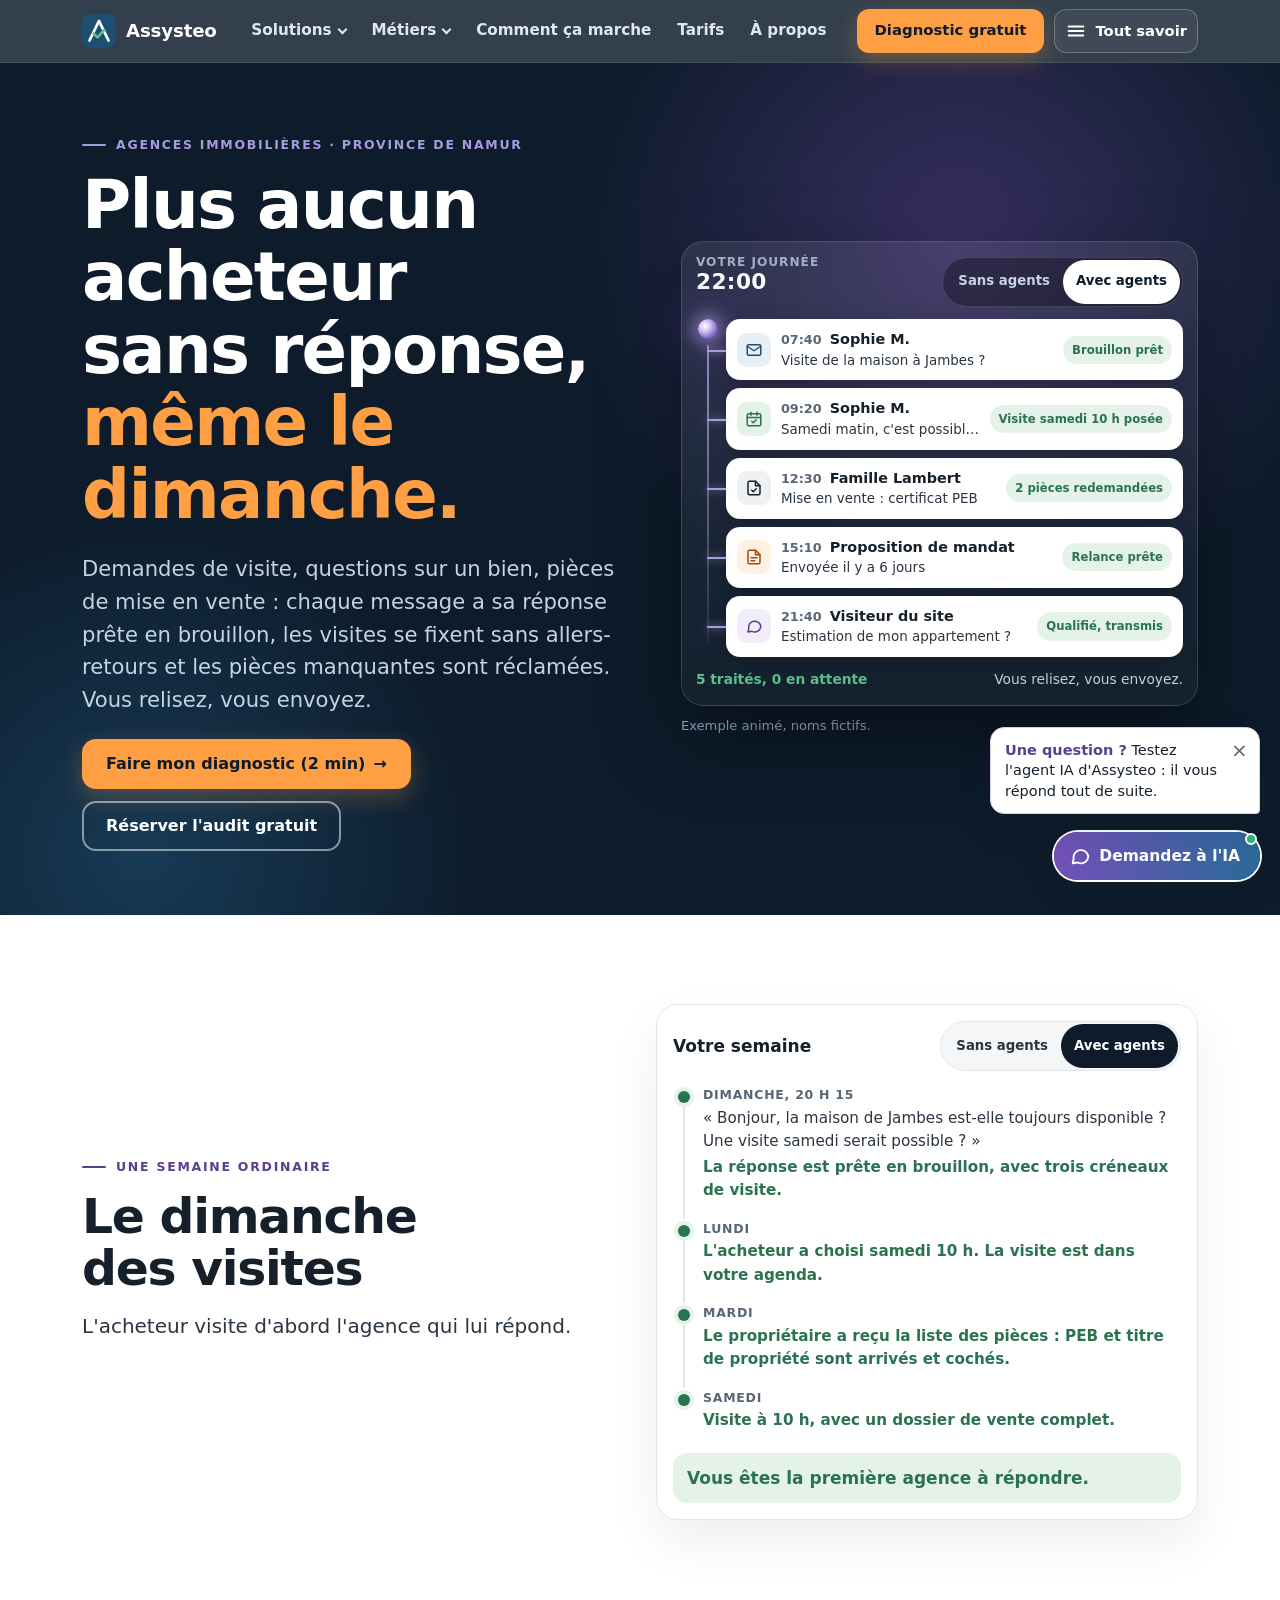
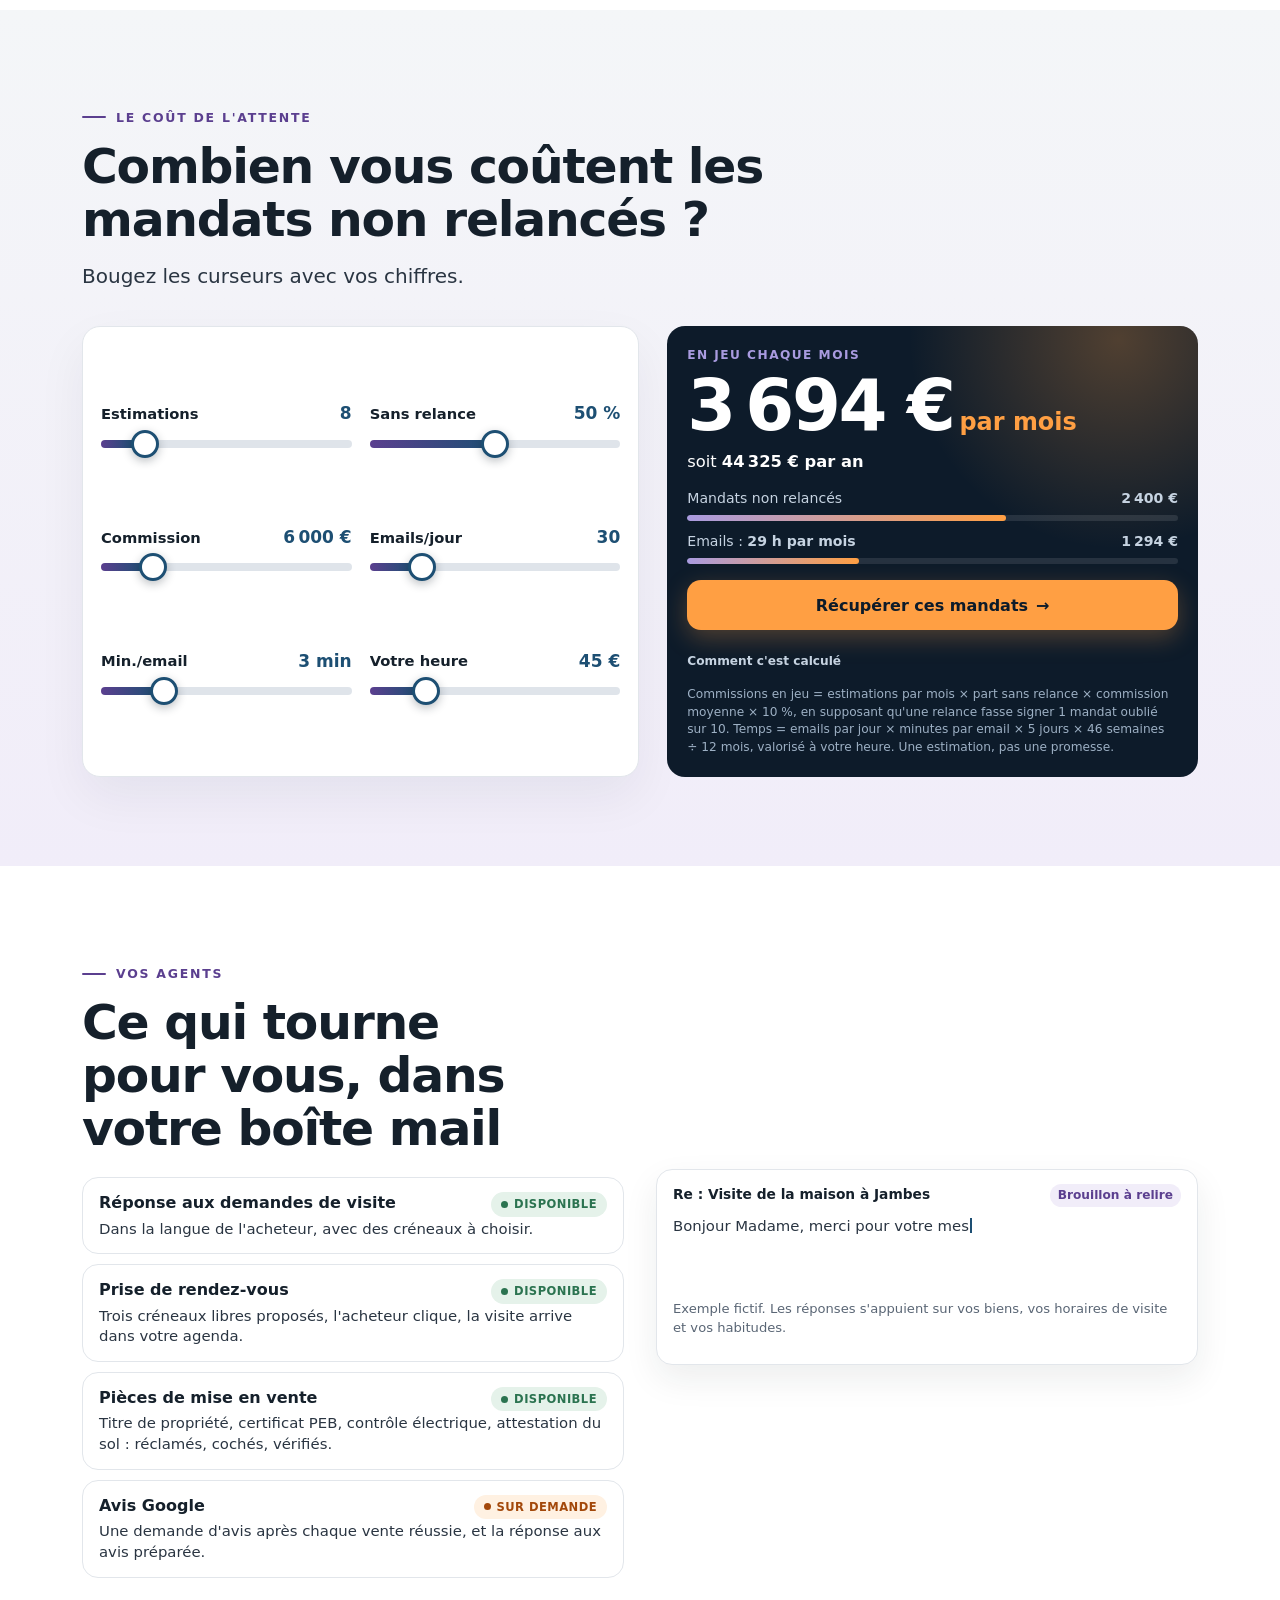
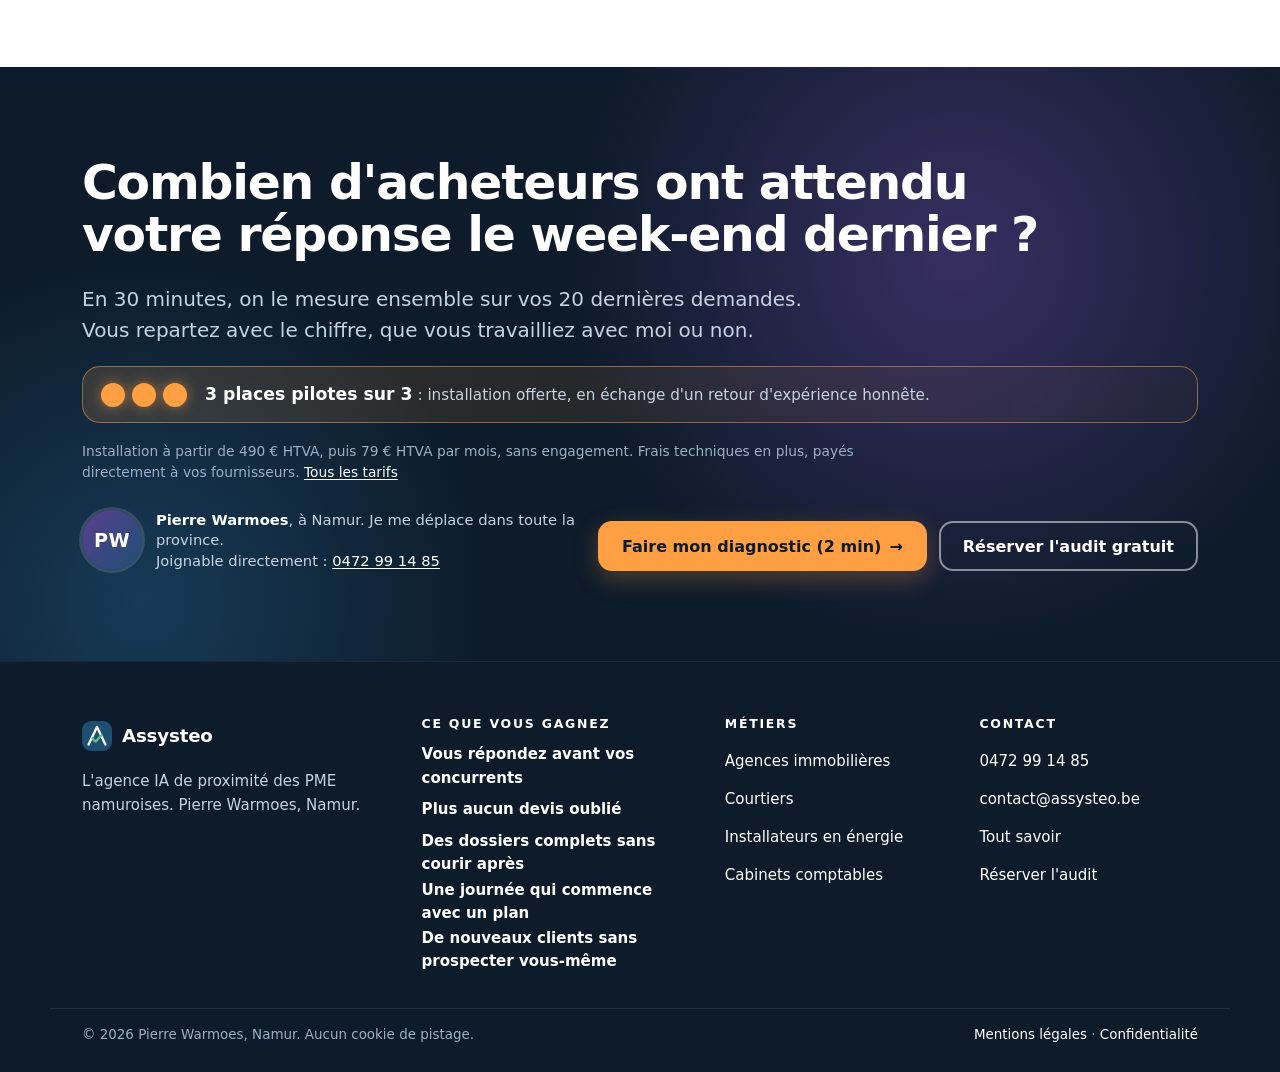
==== commit 10b742f0: "Refonte : SEO, performance et contrôles Sitemap à 7 pages (une seule forme d'URL), nouvelle image de" ====
--- a/agences-immobilieres.html
+++ b/agences-immobilieres.html
@@ -27,7 +27,8 @@
 <link rel="apple-touch-icon" href="/apple-touch-icon.png">
 <script>document.documentElement.classList.add('js')</script>
 <link rel="stylesheet" href="/site.css?v=1">
-<link rel="stylesheet" href="/chat.css?v=9">
+<!-- La bulle de chat est ajoutée par chat.js : sa feuille ne bloque pas l'affichage -->
+<link rel="stylesheet" href="/chat.css?v=9" media="print" onload="this.media='all'">
 <script type="application/ld+json">
 {"@context":"https://schema.org","@graph":[{"@type":"Service","name":"Agents IA pour agences immobilières","serviceType":"Réponse aux demandes de visite, prise de rendez-vous, collecte et contrôle des pièces de vente","provider":{"@type":"ProfessionalService","@id":"https://assysteo.be/#entreprise","name":"Assysteo","url":"https://assysteo.be/","telephone":"+32 472 99 14 85"},"areaServed":{"@type":"AdministrativeArea","name":"Province de Namur"},"audience":{"@type":"BusinessAudience","audienceType":"Agences immobilières"},"offers":{"@type":"Offer","priceSpecification":[{"@type":"PriceSpecification","minPrice":"490","priceCurrency":"EUR","valueAddedTaxIncluded":false},{"@type":"UnitPriceSpecification","minPrice":"79","priceCurrency":"EUR","unitText":"mois","valueAddedTaxIncluded":false}]},"url":"https://assysteo.be/agences-immobilieres.html"},{"@type":"FAQPage","mainEntity":[
  {"@type":"Question","name":"Est-ce que l'assistant envoie des emails à ma place ?","acceptedAnswer":{"@type":"Answer","text":"Par défaut, non. Les réponses et les relances attendent dans vos brouillons : vous relisez et vous envoyez. L'envoi automatique ne s'active que si vous le demandez."}},
--- a/site.css
+++ b/site.css
@@ -143,11 +143,11 @@
 /* Halo lumineux des sections sombres */
 .halo { position: relative; overflow: hidden; isolation: isolate; }
 .halo::before {
-  content: ""; position: absolute; inset: -20% -10% auto auto; width: min(900px, 120vw); aspect-ratio: 1; z-index: -1; pointer-events: none;
+  content: ""; position: absolute; inset: -260px -10% auto auto; width: min(900px, 120vw); aspect-ratio: 1; z-index: -1; pointer-events: none;
   background: radial-gradient(circle, rgba(91, 63, 143, .55) 0%, rgba(91, 63, 143, 0) 62%);
 }
 .halo::after {
-  content: ""; position: absolute; inset: auto auto -30% -20%; width: min(800px, 110vw); aspect-ratio: 1; z-index: -1; pointer-events: none;
+  content: ""; position: absolute; inset: auto auto -340px -20%; width: min(800px, 110vw); aspect-ratio: 1; z-index: -1; pointer-events: none;
   background: radial-gradient(circle, rgba(29, 79, 115, .6) 0%, rgba(29, 79, 115, 0) 62%);
 }
 
@@ -367,7 +367,7 @@
 .mode-sans .ev, .ev.desordre { transform: translateX(var(--dx, 0)) rotate(var(--r, 0deg)); }
 .ev:nth-child(1) { --r: -2.2deg; --dx: 8px; } .ev:nth-child(2) { --r: 1.8deg; --dx: -6px; } .ev:nth-child(3) { --r: -1.2deg; --dx: 14px; }
 .ev:nth-child(4) { --r: 2.4deg; --dx: 2px; } .ev:nth-child(5) { --r: -1.8deg; --dx: -4px; }
-.journee-bilan { display: flex; justify-content: space-between; gap: 10px; margin: 12px 0 0; font-size: .86rem; color: var(--gris-clair); }
+.journee-bilan { display: flex; justify-content: space-between; gap: 10px; min-height: 1.6em; margin: 12px 0 0; font-size: .86rem; color: var(--gris-clair); white-space: nowrap; }
 .journee-bilan .rouge { color: var(--accent); font-weight: 800; }
 .journee-bilan .vert { color: var(--vert); font-weight: 800; }
 .legende { margin: 10px 0 0; font-size: .82rem; color: var(--gris-sombre); }
@@ -423,10 +423,13 @@
 }
 .onglet:hover { background: var(--doux); }
 .onglet[aria-selected="true"] { background: var(--nuit); color: #fff; }
-.onglet .num { font-size: .72rem; font-weight: 800; opacity: .65; }
+.onglet .num { font-size: .72rem; font-weight: 800; color: var(--gris); }
+.onglet[aria-selected="true"] .num { color: var(--violet-clair); }
 html:not(.js) .onglets { display: none; }
 .pilier + .pilier { margin-top: 28px; }
 .js .pilier + .pilier { margin-top: 0; }
+/* Avant le démarrage du script, seul le premier pilier s'affiche (pas de saut de page) */
+.js .pilier + .pilier:not([role]) { display: none; }
 .pilier-titre { margin: 0 0 6px; font-size: 1.4rem; }
 .js .pilier-titre { position: absolute !important; width: 1px; height: 1px; overflow: hidden; clip: rect(0 0 0 0); white-space: nowrap; }
 .pilier-promesse { margin: 0 0 12px; color: var(--gris); font-size: .98rem; }
@@ -481,6 +484,7 @@
 .v-ko { color: var(--accent-fonce); font-weight: 800; }
 .v-mono { font-family: ui-monospace, SFMono-Regular, Menlo, Consolas, monospace; font-size: .78rem; }
 .v-cachet { position: absolute; right: 12px; bottom: 12px; padding: 6px 10px; border-radius: 10px; background: var(--nuit); color: #fff; font-weight: 800; font-size: .74rem; transform: rotate(-3deg); }
+html:not(.js) .visuel { display: none; }   /* sans JavaScript : le texte suffit, la page reste courte */
 .js .module.actif .v-anim > * { animation: monte .5s var(--ease) both; animation-delay: calc(var(--i, 0) * 170ms + 120ms); }
 .js .module.actif .v-pop { animation: pop .4s cubic-bezier(.3, 1.6, .5, 1) both; animation-delay: calc(var(--i, 0) * 170ms + 300ms); }
 .js .module.actif .v-barre i { animation: remplit .9s var(--ease) both; animation-delay: calc(var(--i, 0) * 170ms + 200ms); }
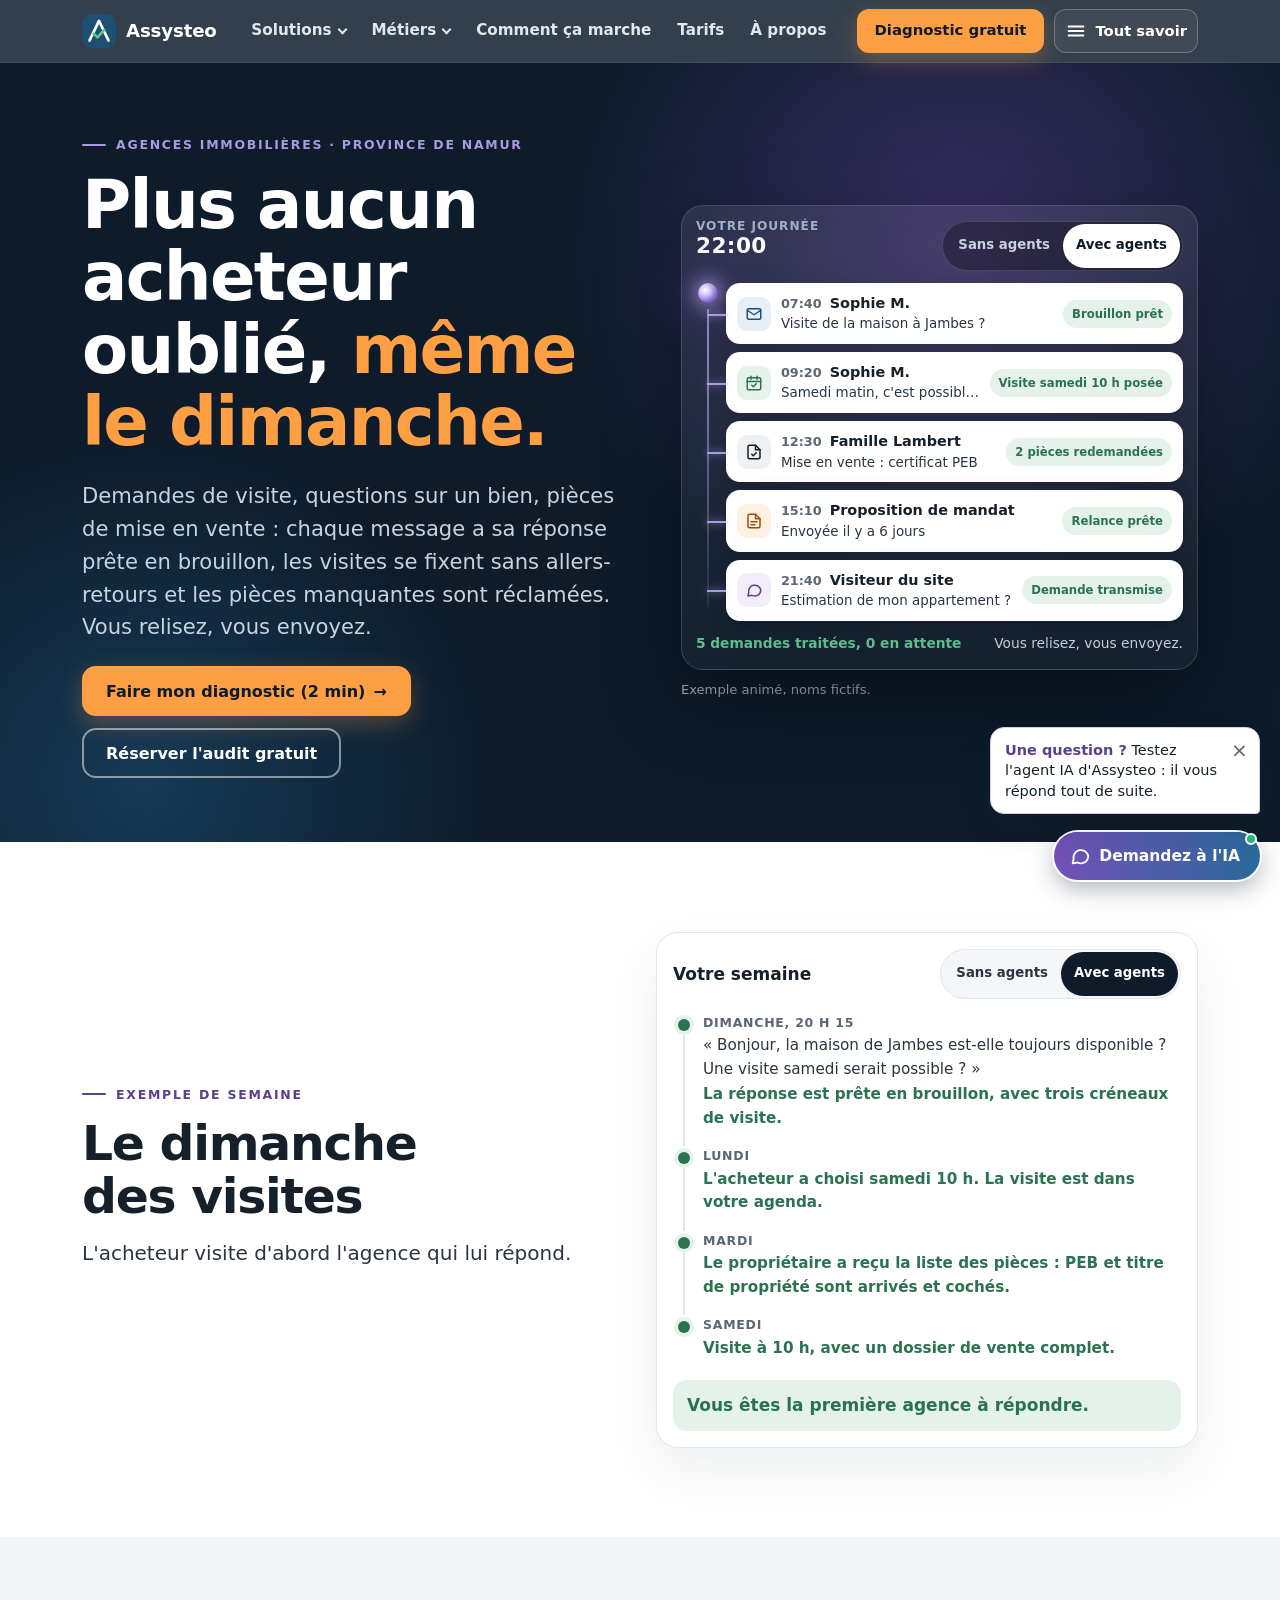
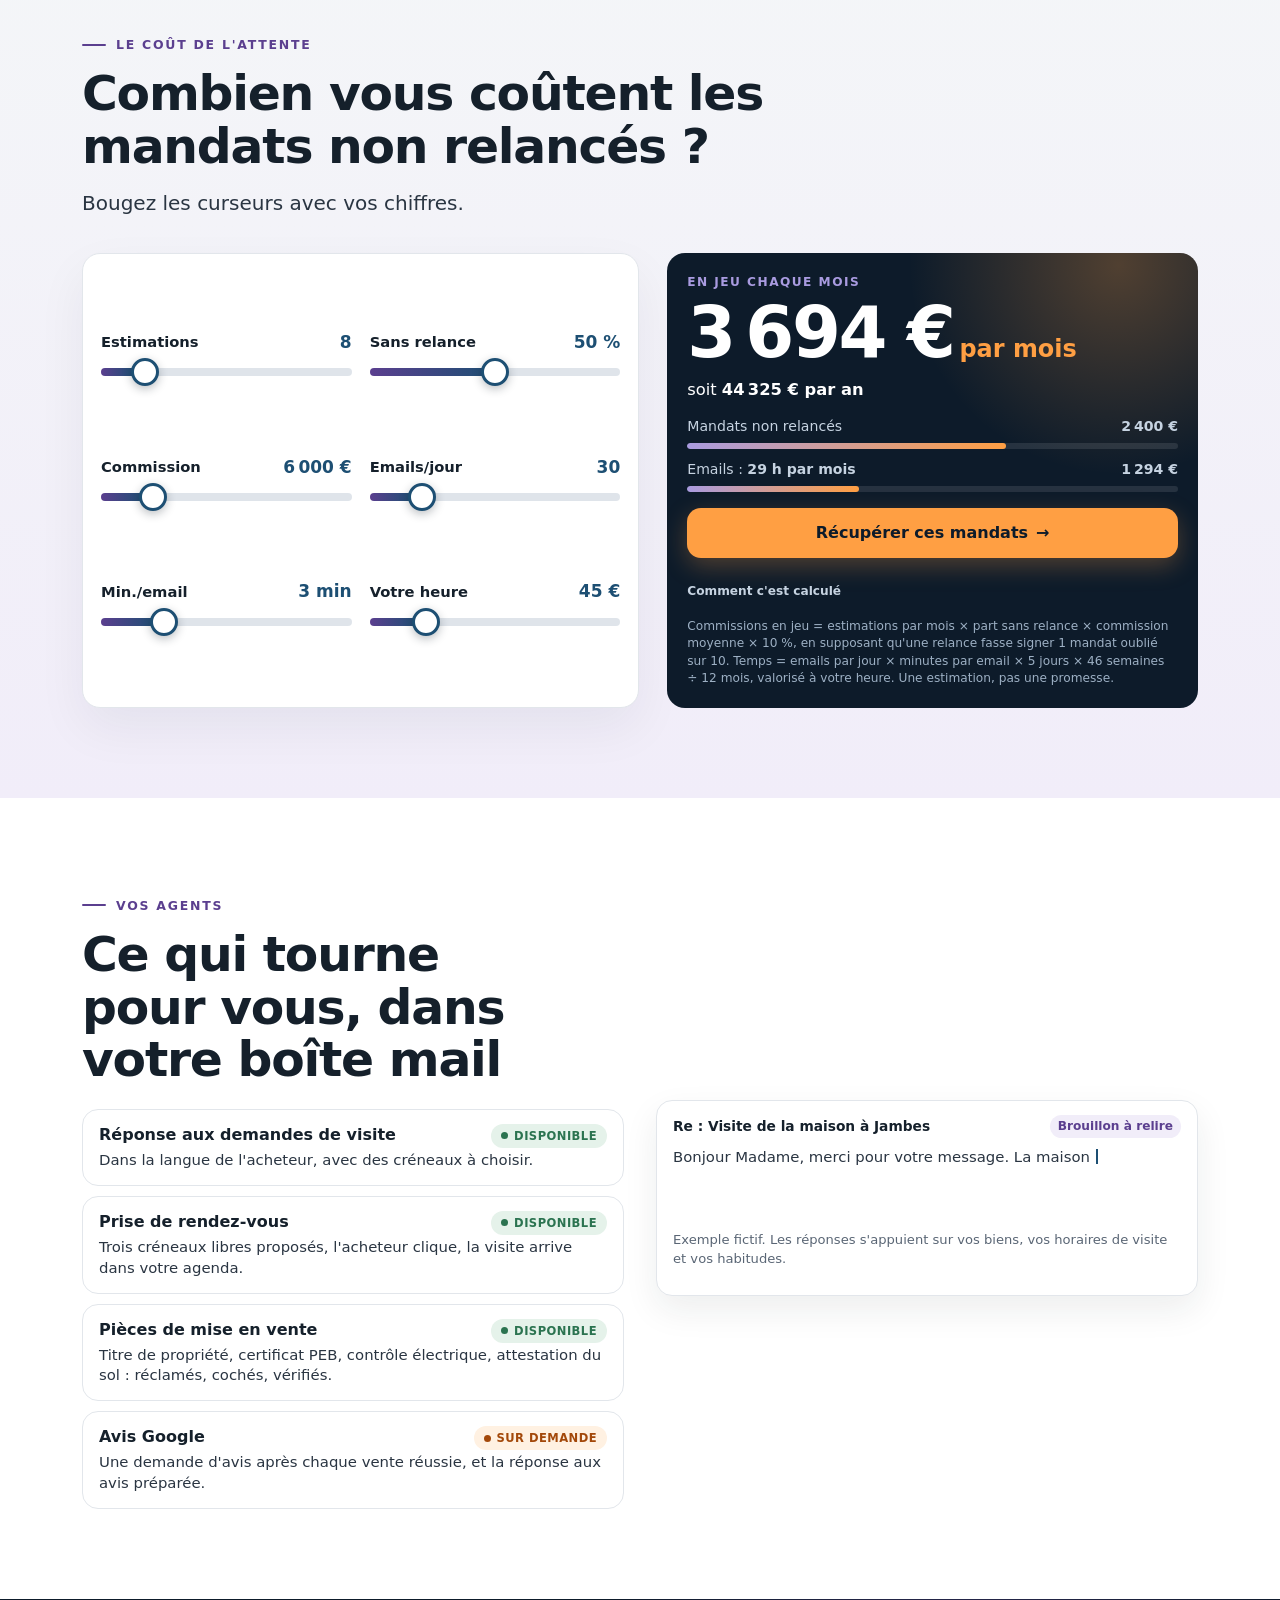
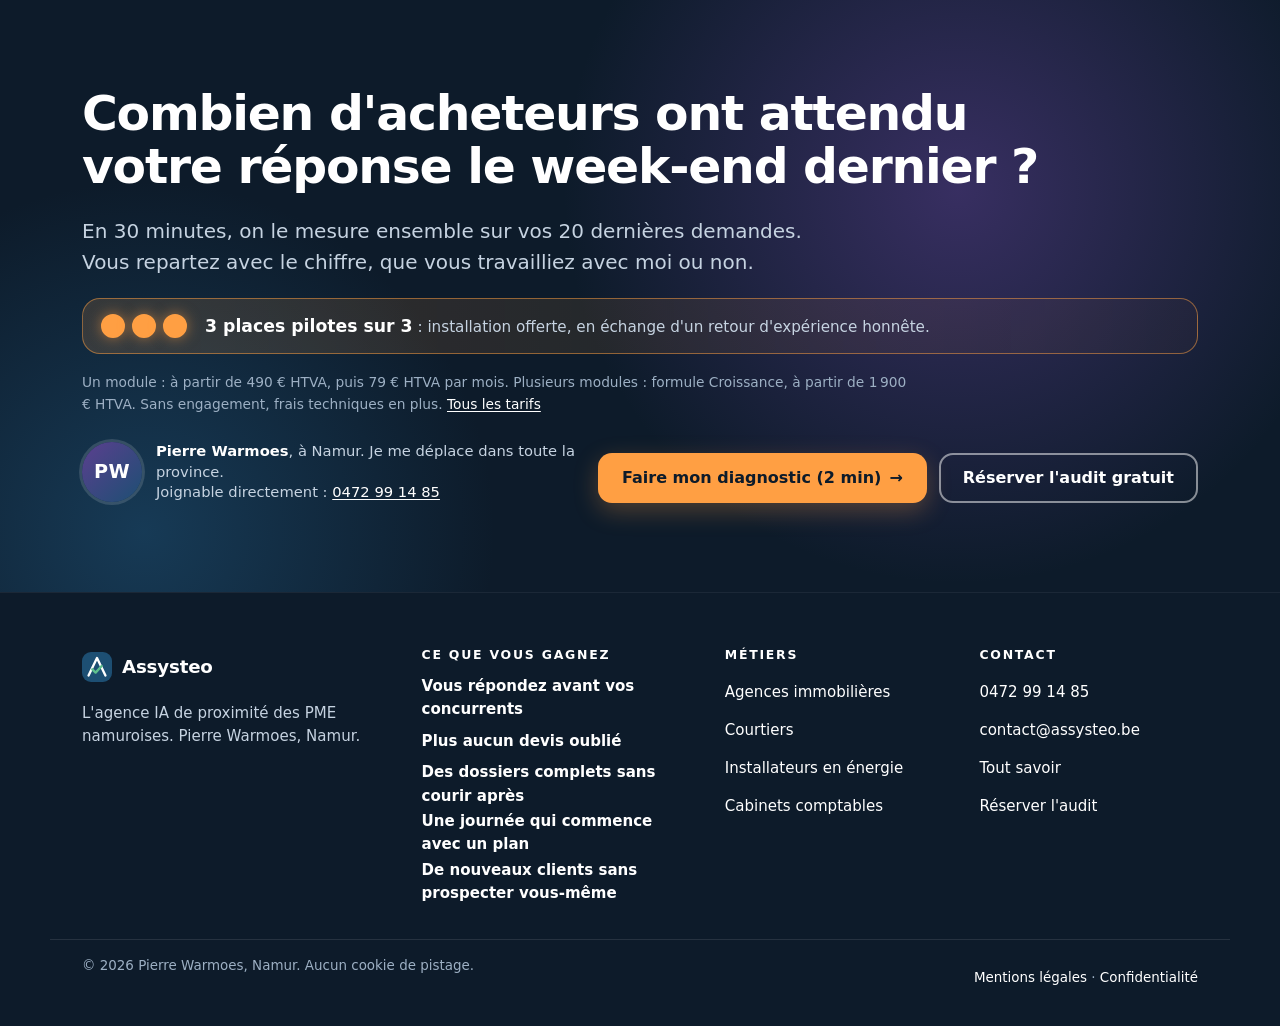
==== commit 072d3d64: "Refonte : corrections de la relecture croisée Textes : « aucun email ne part sans vous » au lieu d'u" ====
--- a/agences-immobilieres.html
+++ b/agences-immobilieres.html
@@ -3,7 +3,7 @@
 <head>
 <meta charset="utf-8">
 <meta name="viewport" content="width=device-width, initial-scale=1">
-<title>Agences immobilières à Namur : plus aucun acheteur sans réponse | Assysteo</title>
+<title>Agences immobilières à Namur : aucun acheteur oublié | Assysteo</title>
 <meta name="description" content="Demandes de visite le soir et le week-end, pièces de vente à réunir, mandats à relancer : des agents IA préparent tout en brouillon dans votre boîte mail.">
 <meta name="robots" content="index, follow">
 <link rel="canonical" href="https://assysteo.be/agences-immobilieres.html">
@@ -15,28 +15,29 @@
 <meta property="og:type" content="website">
 <meta property="og:locale" content="fr_BE">
 <meta property="og:site_name" content="Assysteo">
-<meta property="og:title" content="Agences immobilières : plus aucun acheteur sans réponse">
+<meta property="og:title" content="Agences immobilières : plus aucun acheteur oublié, même le dimanche">
 <meta property="og:description" content="Réponse prête aux demandes de visite, créneaux proposés, pièces de vente réclamées et vérifiées. Pour les agences de la province de Namur.">
 <meta property="og:url" content="https://assysteo.be/agences-immobilieres.html">
 <meta property="og:image" content="https://assysteo.be/og-image.png">
 <meta property="og:image:width" content="1200">
 <meta property="og:image:height" content="630">
+<meta property="og:image:alt" content="Assysteo, agents IA pour les PME de Namur">
 <meta name="twitter:card" content="summary_large_image">
 <link rel="icon" href="/favicon.svg" type="image/svg+xml">
 <link rel="icon" href="/favicon-32.png" sizes="32x32" type="image/png">
 <link rel="apple-touch-icon" href="/apple-touch-icon.png">
 <script>document.documentElement.classList.add('js')</script>
-<link rel="stylesheet" href="/site.css?v=1">
+<link rel="stylesheet" href="/site.css?v=2">
 <!-- La bulle de chat est ajoutée par chat.js : sa feuille ne bloque pas l'affichage -->
-<link rel="stylesheet" href="/chat.css?v=9" media="print" onload="this.media='all'">
+<link rel="stylesheet" href="/chat.css?v=10" media="print" onload="this.media='all'">
 <script type="application/ld+json">
 {"@context":"https://schema.org","@graph":[{"@type":"Service","name":"Agents IA pour agences immobilières","serviceType":"Réponse aux demandes de visite, prise de rendez-vous, collecte et contrôle des pièces de vente","provider":{"@type":"ProfessionalService","@id":"https://assysteo.be/#entreprise","name":"Assysteo","url":"https://assysteo.be/","telephone":"+32 472 99 14 85"},"areaServed":{"@type":"AdministrativeArea","name":"Province de Namur"},"audience":{"@type":"BusinessAudience","audienceType":"Agences immobilières"},"offers":{"@type":"Offer","priceSpecification":[{"@type":"PriceSpecification","minPrice":"490","priceCurrency":"EUR","valueAddedTaxIncluded":false},{"@type":"UnitPriceSpecification","minPrice":"79","priceCurrency":"EUR","unitText":"mois","valueAddedTaxIncluded":false}]},"url":"https://assysteo.be/agences-immobilieres.html"},{"@type":"FAQPage","mainEntity":[
  {"@type":"Question","name":"Est-ce que l'assistant envoie des emails à ma place ?","acceptedAnswer":{"@type":"Answer","text":"Par défaut, non. Les réponses et les relances attendent dans vos brouillons : vous relisez et vous envoyez. L'envoi automatique ne s'active que si vous le demandez."}},
  {"@type":"Question","name":"Ça marche avec Outlook et mon logiciel immobilier ?","acceptedAnswer":{"@type":"Answer","text":"Oui pour la boîte mail : Gmail, Google Workspace, Outlook, Microsoft 365 et les boîtes compatibles IMAP. Votre logiciel immobilier reste votre outil : les agents travaillent à côté, dans la boîte mail. Une connexion à votre logiciel est possible sur demande."}},
  {"@type":"Question","name":"Et les demandes qui viennent des portails immobiliers ?","acceptedAnswer":{"@type":"Answer","text":"Elles arrivent par email : elles sont lues, triées et reçoivent leur réponse en brouillon, comme les autres."}},
  {"@type":"Question","name":"Et si l'acheteur écrit en néerlandais ?","acceptedAnswer":{"@type":"Answer","text":"La réponse suit la langue du message reçu : français, néerlandais ou anglais."}},
- {"@type":"Question","name":"Combien ça coûte ?","acceptedAnswer":{"@type":"Answer","text":"Installation à partir de 490 euros HTVA, maintenance à partir de 79 euros HTVA par mois, sans engagement. Les frais techniques (hébergement et IA, quelques euros à quelques dizaines d'euros par mois) sont payés directement par vous. Les trois entreprises du programme pilote ne paient pas l'installation."}},
- {"@type":"Question","name":"Où vont mes données ?","acceptedAnswer":{"@type":"Answer","text":"Votre instance est à votre nom, hébergée dans l'Union européenne. Vos emails restent dans votre boîte mail. Un contrat de sous-traitance RGPD vous est remis avant la mise en route."}}]},{"@type":"BreadcrumbList","itemListElement":[{"@type":"ListItem","position":1,"name":"Accueil","item":"https://assysteo.be/"},{"@type":"ListItem","position":2,"name":"Agences immobilières","item":"https://assysteo.be/agences-immobilieres.html"}]}]}
+ {"@type":"Question","name":"Combien ça coûte ?","acceptedAnswer":{"@type":"Answer","text":"Installation à partir de 490 euros HTVA, maintenance à partir de 79 euros HTVA par mois, sans engagement. Les frais techniques (hébergement et IA, quelques euros à quelques dizaines d'euros par mois) sont payés directement par vous. Les 3 premières entreprises du programme pilote ne paient pas l'installation."}},
+ {"@type":"Question","name":"Où vont mes données ?","acceptedAnswer":{"@type":"Answer","text":"Votre installation est à votre nom, hébergée dans l'Union européenne. Vos emails restent dans votre boîte mail. Un contrat de sous-traitance RGPD vous est remis avant la mise en route."}}]},{"@type":"BreadcrumbList","itemListElement":[{"@type":"ListItem","position":1,"name":"Accueil","item":"https://assysteo.be/"},{"@type":"ListItem","position":2,"name":"Agences immobilières","item":"https://assysteo.be/agences-immobilieres.html"}]}]}
 </script>
 </head>
 <body class="avec-barre">
@@ -79,7 +80,7 @@
     <div class="wrap hero-grille">
       <div>
         <p class="surtitre">Agences immobilières · Province de Namur</p>
-        <h1 id="titre">Plus aucun acheteur sans réponse, <span class="chaud">même le dimanche.</span></h1>
+        <h1 id="titre">Plus aucun acheteur oublié, <span class="chaud">même le dimanche.</span></h1>
         <p class="hero-sous">Demandes de visite, questions sur un bien, pièces de mise en vente : chaque message a sa réponse prête en brouillon, les visites se fixent sans allers-retours et les pièces manquantes sont réclamées. Vous relisez, vous envoyez.</p>
         <div class="actions" data-cta-principal>
           <a class="btn btn-accent" href="/#diagnostic">Faire mon diagnostic (2 min) <span class="fl" aria-hidden="true">→</span></a>
@@ -102,7 +103,7 @@
               <li class="ev traite" data-canal="rdv"><span class="ev-ico" aria-hidden="true"><svg viewBox="0 0 24 24"><rect x="3" y="5" width="18" height="16" rx="2"/><path d="M3 10h18M8 3v4M16 3v4"/><path d="m9 15 2 2 4-4"/></svg></span><div class="ev-corps"><p class="ev-ligne"><time>09:20</time><b>Sophie M.</b></p><p class="ev-objet">Samedi matin, c'est possible ?</p></div><span class="ev-etat">Visite samedi 10 h posée</span></li>
               <li class="ev traite" data-canal="doc"><span class="ev-ico" aria-hidden="true"><svg viewBox="0 0 24 24"><path d="M14 3H6a2 2 0 0 0-2 2v14a2 2 0 0 0 2 2h12a2 2 0 0 0 2-2V9z"/><path d="M14 3v6h6"/><path d="m9 15 2 2 4-4"/></svg></span><div class="ev-corps"><p class="ev-ligne"><time>12:30</time><b>Famille Lambert</b></p><p class="ev-objet">Mise en vente : certificat PEB</p></div><span class="ev-etat">2 pièces redemandées</span></li>
               <li class="ev traite" data-canal="devis"><span class="ev-ico" aria-hidden="true"><svg viewBox="0 0 24 24"><path d="M14 3H6a2 2 0 0 0-2 2v14a2 2 0 0 0 2 2h12a2 2 0 0 0 2-2V9z"/><path d="M14 3v6h6"/><path d="M8 13h8M8 17h5"/></svg></span><div class="ev-corps"><p class="ev-ligne"><time>15:10</time><b>Proposition de mandat</b></p><p class="ev-objet">Envoyée il y a 6 jours</p></div><span class="ev-etat">Relance prête</span></li>
-              <li class="ev traite" data-canal="chat"><span class="ev-ico" aria-hidden="true"><svg viewBox="0 0 24 24"><path d="M21 12a8 8 0 0 1-11.6 7.1L4 20l1-4.6A8 8 0 1 1 21 12z"/></svg></span><div class="ev-corps"><p class="ev-ligne"><time>21:40</time><b>Visiteur du site</b></p><p class="ev-objet">Estimation de mon appartement ?</p></div><span class="ev-etat">Qualifié, transmis</span></li>
+              <li class="ev traite" data-canal="chat"><span class="ev-ico" aria-hidden="true"><svg viewBox="0 0 24 24"><path d="M21 12a8 8 0 0 1-11.6 7.1L4 20l1-4.6A8 8 0 1 1 21 12z"/></svg></span><div class="ev-corps"><p class="ev-ligne"><time>21:40</time><b>Visiteur du site</b></p><p class="ev-objet">Estimation de mon appartement ?</p></div><span class="ev-etat">Demande transmise</span></li>
             </ol>
           </div>
           <p class="journee-bilan" aria-live="polite"><span class="vert">Tout est traité, en brouillon.</span><span>Vous relisez, vous envoyez.</span></p>
@@ -116,7 +117,7 @@
   <section class="bloc clair" id="scene" aria-labelledby="scene-titre">
     <div class="wrap deux">
       <div class="entete-bloc">
-        <p class="surtitre">Une semaine ordinaire</p>
+        <p class="surtitre">Exemple de semaine</p>
         <h2 id="scene-titre">Le dimanche des visites</h2>
         <p class="chapo">L'acheteur visite d'abord l'agence qui lui répond.</p>
       </div>
@@ -208,7 +209,7 @@
         <div class="places" aria-hidden="true"><i class="libre"></i><i class="libre"></i><i class="libre"></i></div>
         <p class="pilote-texte"><b>3 places pilotes sur 3</b> : installation offerte, en échange d'un retour d'expérience honnête.</p>
       </div>
-      <p class="offres-notes">Installation à partir de <span data-prix="essentiel_installation">490</span> € HTVA, puis <span data-prix="essentiel_mois">79</span> € HTVA par mois, sans engagement. Frais techniques en plus, payés directement à vos fournisseurs. <a href="/#info-tarifs">Tous les tarifs</a></p>
+      <p class="offres-notes">Un module : à partir de <span data-prix="essentiel_installation">490</span> € HTVA, puis <span data-prix="essentiel_mois">79</span> € HTVA par mois. Plusieurs modules : formule Croissance, à partir de <span data-prix="croissance_installation">1 900</span> € HTVA. Sans engagement, frais techniques en plus. <a href="/#info-tarifs">Tous les tarifs</a></p>
       <p class="rappel-cout" id="rappel-cout" hidden>Selon votre calcul, ce qui attend vous coûte environ <b><span data-rappel>0</span> € par mois</b>. Chaque mois d'attente compte.</p>
       <div class="fin-grille">
         <div class="pierre">
@@ -261,7 +262,7 @@
     </div>
   </div>
   <div class="wrap pied-bas">
-    <span>© 2026 Pierre Warmoes, Namur. Aucun cookie de pistage.</span>
+    <span>© 2026 Pierre Warmoes, Namur<span class="cookie">. Aucun cookie de pistage</span>.</span>
     <span><a href="/mentions-legales.html">Mentions légales</a> · <a href="/confidentialite.html">Confidentialité</a></span>
   </div>
 </footer>
@@ -293,8 +294,8 @@
           <details class="question"><summary>Ça marche avec Outlook et mon logiciel immobilier&nbsp;?</summary><div><p>Oui pour la boîte mail : Gmail, Google Workspace, Outlook, Microsoft 365 et les boîtes compatibles IMAP. Votre logiciel immobilier reste votre outil : les agents travaillent à côté, dans la boîte mail. Une connexion à votre logiciel est possible sur demande.</p></div></details>
           <details class="question"><summary>Et les demandes qui viennent des portails immobiliers&nbsp;?</summary><div><p>Elles arrivent par email : elles sont lues, triées et reçoivent leur réponse en brouillon, comme les autres.</p></div></details>
           <details class="question"><summary>Et si l'acheteur écrit en néerlandais&nbsp;?</summary><div><p>La réponse suit la langue du message reçu : français, néerlandais ou anglais.</p></div></details>
-          <details class="question"><summary>Combien ça coûte&nbsp;?</summary><div><p>Installation à partir de <span data-prix="essentiel_installation">490</span> € HTVA, maintenance à partir de <span data-prix="essentiel_mois">79</span> € HTVA par mois, sans engagement. Les frais techniques (hébergement et IA, quelques euros à quelques dizaines d'euros par mois) sont payés directement par vous. Les trois entreprises du programme pilote ne paient pas l'installation.</p></div></details>
-          <details class="question"><summary>Où vont mes données&nbsp;?</summary><div><p>Votre instance est à votre nom, hébergée dans l'Union européenne. Vos emails restent dans votre boîte mail. Un contrat de sous-traitance RGPD vous est remis avant la mise en route. Détails dans la <a href="/confidentialite.html">politique de confidentialité</a>.</p></div></details>
+          <details class="question"><summary>Combien ça coûte&nbsp;?</summary><div><p>Installation à partir de <span data-prix="essentiel_installation">490</span> € HTVA, maintenance à partir de <span data-prix="essentiel_mois">79</span> € HTVA par mois, sans engagement. Les frais techniques (hébergement et IA, quelques euros à quelques dizaines d'euros par mois) sont payés directement par vous. Les <span data-cfg="PLACES_PILOTE_TOTAL">3</span> premières entreprises du programme pilote ne paient pas l'installation.</p></div></details>
+          <details class="question"><summary>Où vont mes données&nbsp;?</summary><div><p>Votre installation est à votre nom, hébergée dans l'Union européenne. Vos emails restent dans votre boîte mail. Un contrat de sous-traitance RGPD vous est remis avant la mise en route. Détails dans la <a href="/confidentialite.html">politique de confidentialité</a>.</p></div></details>
         </div>
       </details>
 
@@ -316,7 +317,7 @@
 </aside>
 
 <script src="/config.js?v=1" defer></script>
-<script src="/anim.js?v=6" defer></script>
-<script src="/chat.js?v=8" defer></script>
+<script src="/anim.js?v=7" defer onerror="document.documentElement.classList.remove('js')"></script>
+<script src="/chat.js?v=9" defer></script>
 </body>
 </html>
--- a/site.css
+++ b/site.css
@@ -66,13 +66,16 @@
 p { margin: 0 0 1em; }
 ul, ol { margin: 0 0 1em; padding-left: 1.2em; }
 button, input, select, textarea { font: inherit; }
-:focus-visible { outline: 3px solid var(--accent); outline-offset: 3px; border-radius: 6px; }
+:focus-visible { outline: 3px solid var(--marine); outline-offset: 3px; border-radius: 6px; }
+:where(.sombre, .tete, .pied, .resultat, .barre-mobile, .tiroir-tete, .gain, .journee-carte) :focus-visible { outline-color: var(--accent); }
+.sombre .offre.conseille :focus-visible { outline-color: var(--marine); }
 .wrap { max-width: var(--largeur); margin: 0 auto; padding-inline: var(--gouttiere); }
 .sr { position: absolute !important; width: 1px; height: 1px; overflow: hidden; clip: rect(0 0 0 0); white-space: nowrap; }
 .saut { position: absolute; left: -9999px; top: 0; z-index: 100; background: var(--accent); color: var(--nuit); padding: 10px 14px; font-weight: 800; }
 .saut:focus { left: 8px; top: 8px; }
 [hidden] { display: none !important; }
 .js .sans-js { display: none !important; }
+.diag-ko #quiz .sans-js { display: block !important; }
 html:not(.js) .avec-js { display: none !important; }
 
 /* ════════ 2. Boutons, pastilles, badges ════════ */
@@ -203,7 +206,7 @@
 .js .tiroir.ouvert { display: block; }
 html.tiroir-ouvert { overflow: hidden; }
 .tiroir-panneau {
-  position: absolute; top: 0; right: 0; bottom: 0; width: min(540px, 100%); overflow-y: auto; overscroll-behavior: contain;
+  scroll-padding-top: 72px; position: absolute; top: 0; right: 0; bottom: 0; width: min(540px, 100%); overflow-y: auto; overscroll-behavior: contain;
   background: var(--fond); box-shadow: -24px 0 60px rgba(0, 0, 0, .35); animation: glisse var(--moyen) var(--ease);
 }
 .tiroir-tete { position: sticky; top: 0; z-index: 2; display: flex; align-items: center; gap: 12px; padding: 9px 12px 9px 20px; background: var(--nuit); color: #fff; }
@@ -212,7 +215,7 @@
 .tiroir-fermer:hover { background: rgba(255, 255, 255, .2); color: #fff; }
 .tiroir-corps { padding: 16px 16px 48px; }
 .raccourcis { display: flex; flex-wrap: wrap; gap: 8px; margin: 0 0 16px; padding: 0; list-style: none; }
-.raccourcis a { display: inline-flex; align-items: center; min-height: 40px; padding: 6px 13px; border-radius: 999px; background: var(--doux); color: var(--encre); font-weight: 700; font-size: .88rem; text-decoration: none; }
+.raccourcis a { display: inline-flex; align-items: center; min-height: 44px; padding: 6px 13px; border-radius: 999px; background: var(--doux); color: var(--encre); font-weight: 700; font-size: .88rem; text-decoration: none; }
 .raccourcis a:hover { background: var(--marine-doux); color: var(--marine); }
 .info { margin: 0 0 10px; border: 1px solid var(--ligne); border-radius: 16px; background: #fff; scroll-margin-top: 72px; }
 .info > summary {
@@ -260,6 +263,7 @@
 .pied li a { display: inline-flex; align-items: center; min-height: 36px; }
 .pied-marque p { margin: 12px 0 0; max-width: 22em; }
 .pied-benefices a { font-weight: 650; }
+.pied-bas a { display: inline-flex; align-items: center; min-height: 44px; }
 .pied-bas { display: flex; flex-wrap: wrap; justify-content: space-between; gap: 6px 18px; margin-top: 34px; padding-top: 16px; border-top: 1px solid rgba(255, 255, 255, .1); font-size: .84rem; color: var(--gris-sombre); }
 @media (max-width: 900px) { .pied-grille { grid-template-columns: 1fr 1fr; gap: 22px 18px; } .pied-marque { grid-column: 1 / -1; } }
 @media (max-width: 640px) {
@@ -282,7 +286,9 @@
   .barre-ico { flex: none; display: inline-grid; place-items: center; width: 48px; height: 48px; border-radius: 13px; border: 1px solid rgba(255, 255, 255, .22); background: rgba(255, 255, 255, .07); color: #fff; cursor: pointer; text-decoration: none; }
   .barre-ico svg { width: 22px; height: 22px; fill: none; stroke: currentColor; stroke-width: 2; stroke-linecap: round; stroke-linejoin: round; }
   .barre-ico:hover { color: #fff; background: rgba(255, 255, 255, .15); }
-  .js .barre-mobile.cachee { transform: translateY(115%); }
+  .barre-mobile { visibility: visible; transition: transform var(--moyen) var(--ease), visibility 0s; }
+  .js .barre-mobile.cachee { transform: translateY(115%); visibility: hidden; transition: transform var(--moyen) var(--ease), visibility 0s linear var(--moyen); }
+  html { scroll-padding-bottom: 80px; }
   /* La bulle de chat est remplacée par le bouton de la barre ; son invitation se place au-dessus. */
   .ac-bouton { display: none !important; }
   .ac-invitation { bottom: 80px !important; }
@@ -303,7 +309,7 @@
 .confiance li { display: inline-flex; align-items: center; gap: 8px; color: #e1e8f0; font-size: .9rem; font-weight: 650; white-space: nowrap; }
 .confiance svg { width: 18px; height: 18px; flex: none; fill: none; stroke: var(--vert); stroke-width: 2.4; stroke-linecap: round; stroke-linejoin: round; }
 @media (max-width: 640px) {
-  .confiance { flex-wrap: nowrap; justify-content: flex-start; overflow-x: auto; scrollbar-width: none; gap: 20px; margin-top: 18px; padding-block: 12px 14px;
+  .confiance { flex-wrap: nowrap; justify-content: flex-start; overflow-x: auto; scrollbar-width: none; gap: 20px; margin-top: 10px; padding-block: 10px 12px;
     -webkit-mask-image: linear-gradient(90deg, #000 82%, transparent); mask-image: linear-gradient(90deg, #000 82%, transparent); }
   .confiance::-webkit-scrollbar { display: none; }
 }
@@ -371,7 +377,7 @@
 .journee-bilan .rouge { color: var(--accent); font-weight: 800; }
 .journee-bilan .vert { color: var(--vert); font-weight: 800; }
 .legende { margin: 10px 0 0; font-size: .82rem; color: var(--gris-sombre); }
-.legende a { color: #fff; font-weight: 700; }
+.legende a { display: inline-flex; align-items: center; min-height: 44px; color: #fff; font-weight: 700; }
 @media (max-width: 640px) {
   .flux .ev:nth-child(n+5) { display: none; }
   .ev { grid-template-columns: 32px minmax(0, 1fr); padding: 8px 10px; }
@@ -385,7 +391,7 @@
 @media (min-width: 960px) { .calc-grille { grid-template-columns: 1.05fr 1fr; gap: 28px; align-items: stretch; } }
 .calc { display: grid; grid-template-columns: repeat(2, minmax(0, 1fr)); gap: 2px 18px; align-content: space-evenly; margin: 0; padding: 16px 18px 10px; border: 1px solid var(--ligne); border-radius: var(--rayon); background: #fff; box-shadow: 0 20px 50px rgba(21, 32, 43, .06); }
 .curseur { display: grid; grid-template-columns: minmax(0, 1fr) auto; align-items: center; align-content: center; gap: 0 12px; padding: 4px 0; }
-.curseur label { font-size: .92rem; font-weight: 650; color: var(--encre); line-height: 1.3; white-space: nowrap; overflow: hidden; text-overflow: ellipsis; }
+.curseur label { font-size: .92rem; font-weight: 650; color: var(--encre); line-height: 1.3; }
 .curseur output { min-width: 4.5ch; text-align: right; font-weight: 800; font-variant-numeric: tabular-nums; color: var(--marine); }
 .curseur input { grid-column: 1 / -1; }
 input[type="range"] { -webkit-appearance: none; appearance: none; width: 100%; height: 34px; margin: 0; background: transparent; cursor: pointer; touch-action: pan-y; }
@@ -395,8 +401,8 @@
 input[type="range"]::-moz-range-thumb { width: 22px; height: 22px; border-radius: 50%; background: #fff; border: 3px solid var(--marine); box-shadow: 0 3px 10px rgba(21, 32, 43, .28); }
 input[type="range"]:active::-webkit-slider-thumb { transform: scale(1.18); }
 input[type="range"]:focus-visible { outline: none; }
-input[type="range"]:focus-visible::-webkit-slider-thumb { box-shadow: 0 0 0 4px var(--accent); }
-input[type="range"]:focus-visible::-moz-range-thumb { box-shadow: 0 0 0 4px var(--accent); }
+input[type="range"]:focus-visible::-webkit-slider-thumb { box-shadow: 0 0 0 4px var(--violet); }
+input[type="range"]:focus-visible::-moz-range-thumb { box-shadow: 0 0 0 4px var(--violet); }
 
 .resultat { position: relative; overflow: hidden; isolation: isolate; display: flex; flex-direction: column; padding: 20px; border-radius: var(--rayon); background: var(--nuit); color: var(--gris-clair); }
 .resultat::before { content: ""; position: absolute; right: -30%; top: -50%; width: 90%; aspect-ratio: 1; z-index: -1; background: radial-gradient(circle, rgba(255, 159, 67, .28), transparent 62%); }
@@ -411,7 +417,7 @@
 .res-ligne i::after { content: ""; display: block; width: var(--w, 50%); height: 100%; border-radius: inherit; background: linear-gradient(90deg, var(--violet-clair), var(--accent)); transition: width .4s var(--ease); }
 .resultat .btn { margin-top: auto; }
 .formule { margin: 12px 0 0; font-size: .76rem; line-height: 1.45; color: var(--gris-sombre); }
-.formule summary { display: inline-flex; align-items: center; min-height: 40px; cursor: pointer; font-weight: 700; color: var(--gris-clair); }
+.formule summary { display: inline-flex; align-items: center; min-height: 44px; cursor: pointer; font-weight: 700; color: var(--gris-clair); }
 .formule p { margin: 4px 0 0; }
 
 /* ════════ 10. Les 4 piliers ════════ */
@@ -435,8 +441,9 @@
 .pilier-promesse { margin: 0 0 12px; color: var(--gris); font-size: .98rem; }
 .puces { margin: 0 0 12px; }
 .puce .pt { width: 8px; height: 8px; border-radius: 50%; background: var(--vert-fonce); }
-.puce.demande .pt { background: var(--accent); }
+.puce.demande .pt { background: transparent; box-shadow: inset 0 0 0 2px var(--accent-fonce); }
 .puce[aria-pressed="true"] .pt { background: #fff; }
+.puce.demande[aria-pressed="true"] .pt { background: transparent; box-shadow: inset 0 0 0 2px #fff; }
 .modules { display: grid; gap: 12px; }
 .module {
   display: grid; gap: 16px; padding: 18px; border: 1px solid var(--ligne); border-radius: 22px; background: #fff;
@@ -588,7 +595,8 @@
 .formulaire { display: grid; gap: 10px; }
 .champ label { display: block; margin: 0 0 4px; font-size: .86rem; font-weight: 750; color: var(--encre); }
 .champ input { width: 100%; min-height: 48px; padding: 10px 14px; border: 1px solid var(--bord-champ); border-radius: 12px; background: #fff; color: var(--encre); font-size: 16px; }
-.champ input:focus { outline: none; border-color: var(--marine); box-shadow: 0 0 0 3px var(--marine-doux); }
+.champ input:focus { outline: 2px solid var(--marine); outline-offset: 1px; border-color: var(--marine); }
+.champ input[aria-invalid="true"] { border-color: #a3260d; }
 .consent { display: flex; align-items: flex-start; gap: 10px; font-size: .84rem; line-height: 1.4; }
 .consent input { flex: none; width: 22px; height: 22px; margin: 1px 0 0; accent-color: var(--marine); }
 .erreur-msg { margin: 0; color: #a3260d; font-size: .86rem; font-weight: 700; }
@@ -660,7 +668,7 @@
 
 /* ════════ 15. Téléphone : l'accueil tient en 5 écrans ════════ */
 @media (max-width: 640px) {
-  .bloc { padding: 30px 0; }
+  .bloc { padding: 26px 0; }
   .hors-mobile { display: none !important; }
   .surtitre { display: none; }
   .agents-bande .surtitre { display: inline-flex; margin-bottom: 8px; letter-spacing: .07em; }
@@ -678,7 +686,7 @@
   .hero .actions { margin-top: 16px; }
   .hero-grille { gap: 16px; }
   .journee-metiers { margin-bottom: 8px; }
-  .journee-metiers .pastille { min-height: 40px; padding: 6px 13px; font-size: .86rem; }
+  .journee-metiers .pastille { min-height: 44px; padding: 6px 13px; font-size: .86rem; }
   .journee-tete { margin-bottom: 8px; }
   .flux .ev:nth-child(n+4) { display: none; }
   .ev-objet { display: none; }
@@ -693,14 +701,14 @@
   .curseur label { font-size: .8rem; }
   .curseur output { font-size: .9rem; min-width: 0; }
   .v-barre { display: none; }
-  input[type="range"] { height: 30px; }
+  input[type="range"] { height: 44px; margin: -7px 0; }
   .resultat { padding: 16px; }
   .res-an { margin: 4px 0 10px; }
   .res-lignes { gap: 6px; margin-bottom: 12px; }
   .res-ligne { font-size: .82rem; }
   /* Piliers */
   .onglet { min-height: 46px; padding: 6px 12px; font-size: .9rem; }
-  .puces .pastille { min-height: 40px; padding: 6px 12px; font-size: .86rem; }
+  .puces .pastille { min-height: 44px; padding: 6px 12px; font-size: .86rem; }
   .module { padding: 14px; gap: 12px; }
   .module-tete { margin-bottom: 8px; }
   .pas { gap: 6px; }
@@ -731,11 +739,13 @@
   /* Pied de page compact */
   .pied-grille { grid-template-columns: 1fr; gap: 14px; }
   .pied ul { display: flex; flex-wrap: wrap; gap: 0 16px; }
-  .pied li a { min-height: 40px; }
+  .pied li a { min-height: 44px; }
   .pied-titre { margin-bottom: 0; }
   .pied-marque p { display: none; }
   .pied { padding-top: 24px; }
-  .pied-bas { margin-top: 10px; padding-top: 10px; }
+  .pied-bas { margin-top: 6px; padding-top: 6px; gap: 0 14px; }
+  .pied-bas .cookie { display: none; }
+  .pied-grille { gap: 10px; }
 }
 
 /* ════════ 16. Mouvement ════════ */
--- a/chat.css
+++ b/chat.css
@@ -56,7 +56,8 @@
   flex: none; width: 36px; height: 36px; border: 0; border-radius: 10px;
   background: transparent; color: #fff; cursor: pointer; font-size: 22px; line-height: 1;
 }
-.ac-fermer:hover, .ac-fermer:focus-visible { background: rgba(255, 255, 255, .15); outline: none; }
+.ac-fermer:hover, .ac-fermer:focus-visible { background: rgba(255, 255, 255, .15); }
+.ac-fermer:focus-visible { outline: 2px solid #fff; outline-offset: -2px; }
 
 .ac-messages {
   flex: 1; overflow-y: auto; padding: 16px; display: flex; flex-direction: column; gap: 10px;
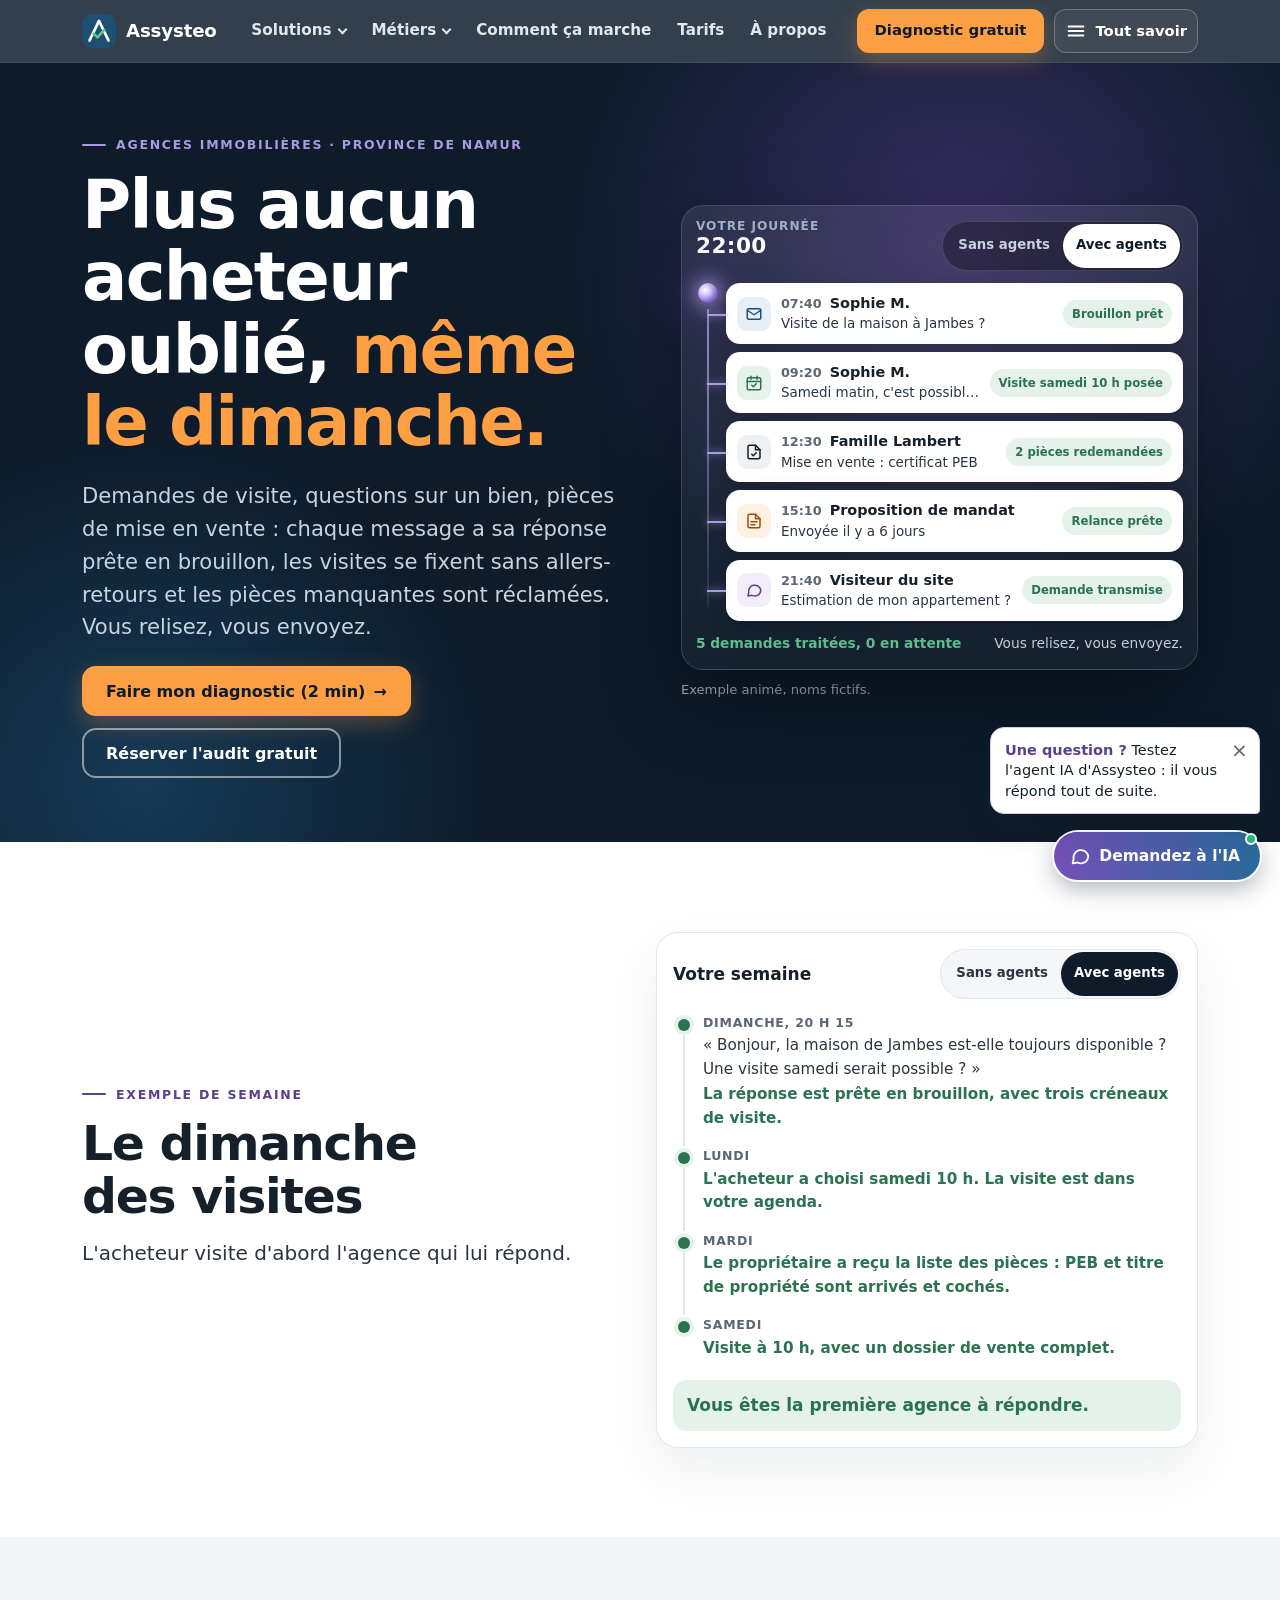
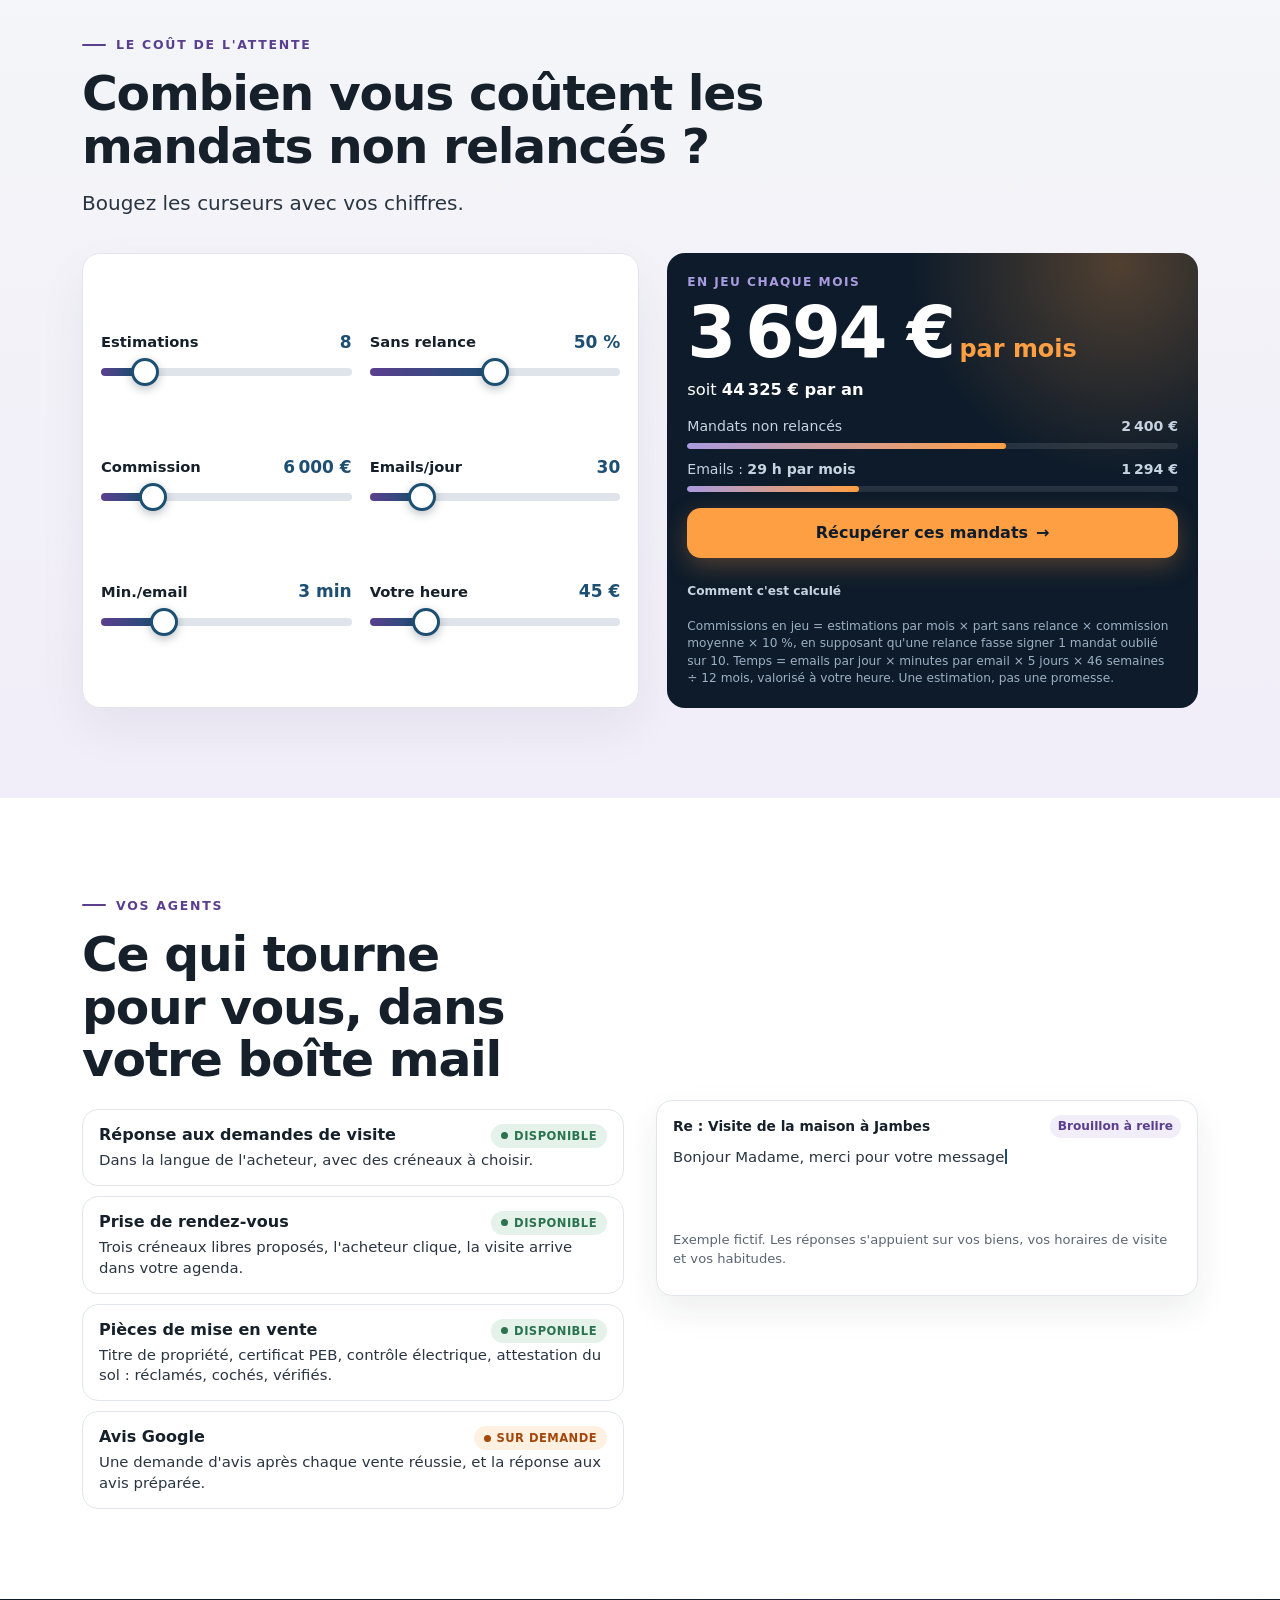
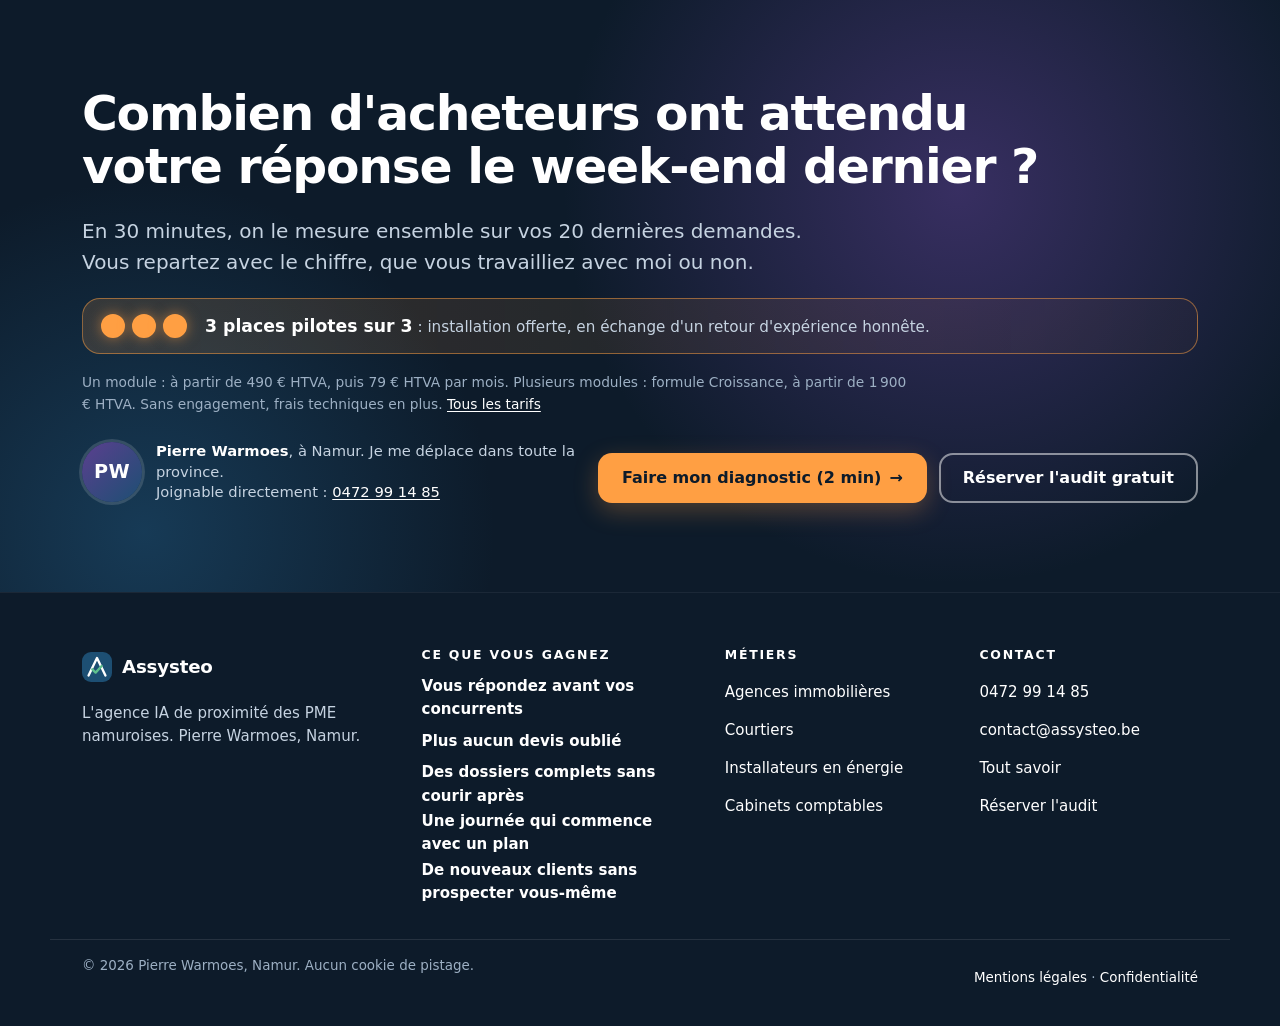
==== commit 4e670d46: "Diagnostic du site relié à n8n (workflow « Diagnostic du site ») Co-Authored-By: Claude Opus 5.5 <no" ====
--- a/agences-immobilieres.html
+++ b/agences-immobilieres.html
@@ -316,7 +316,7 @@
   </div>
 </aside>
 
-<script src="/config.js?v=1" defer></script>
+<script src="/config.js?v=2" defer></script>
 <script src="/anim.js?v=7" defer onerror="document.documentElement.classList.remove('js')"></script>
 <script src="/chat.js?v=9" defer></script>
 </body>
--- a/site.css
+++ b/site.css
@@ -692,6 +692,7 @@
   .ev-objet { display: none; }
   .ev { gap: 2px 10px; }
   .journee-bilan { margin-top: 8px; font-size: .8rem; }
+  .journee-bilan span + span { display: none; }
   .legende { margin-top: 6px; font-size: .78rem; }
   /* Calculateur */
   .calc { padding: 10px 14px 6px; }
